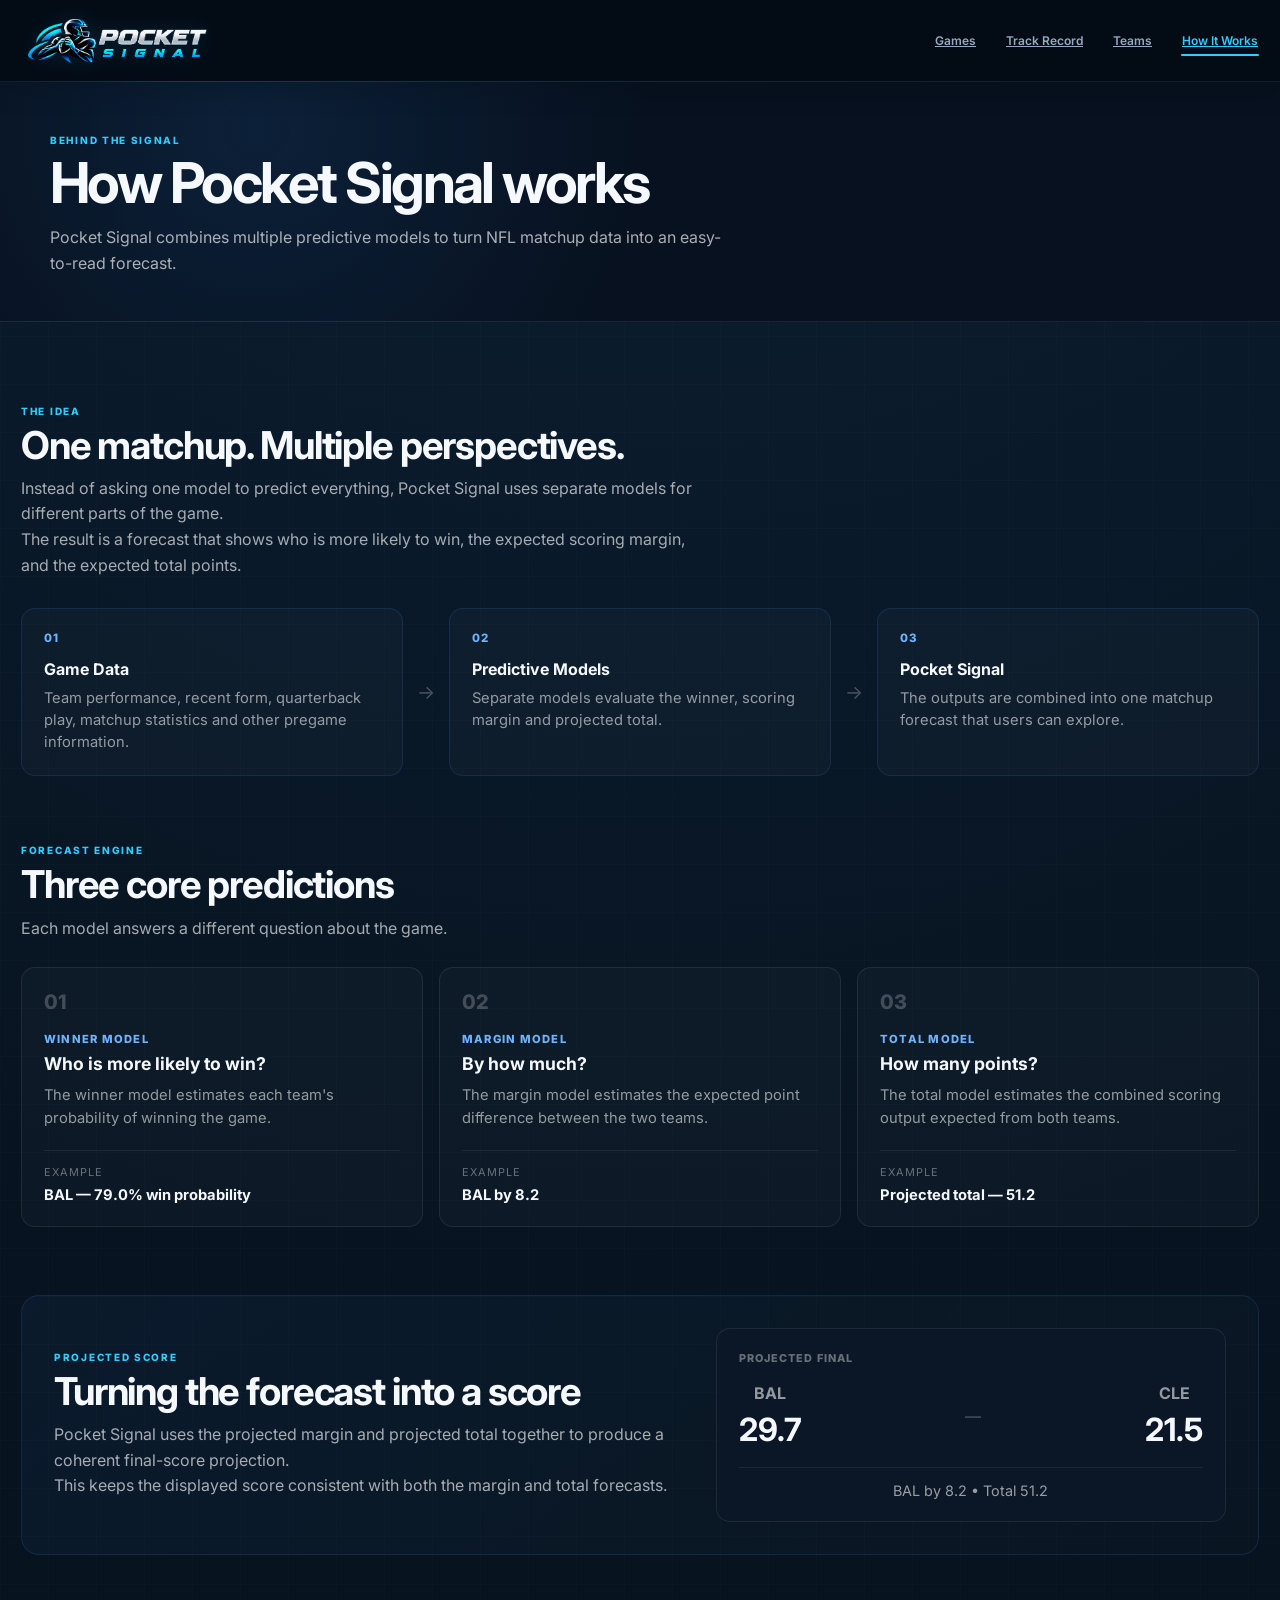
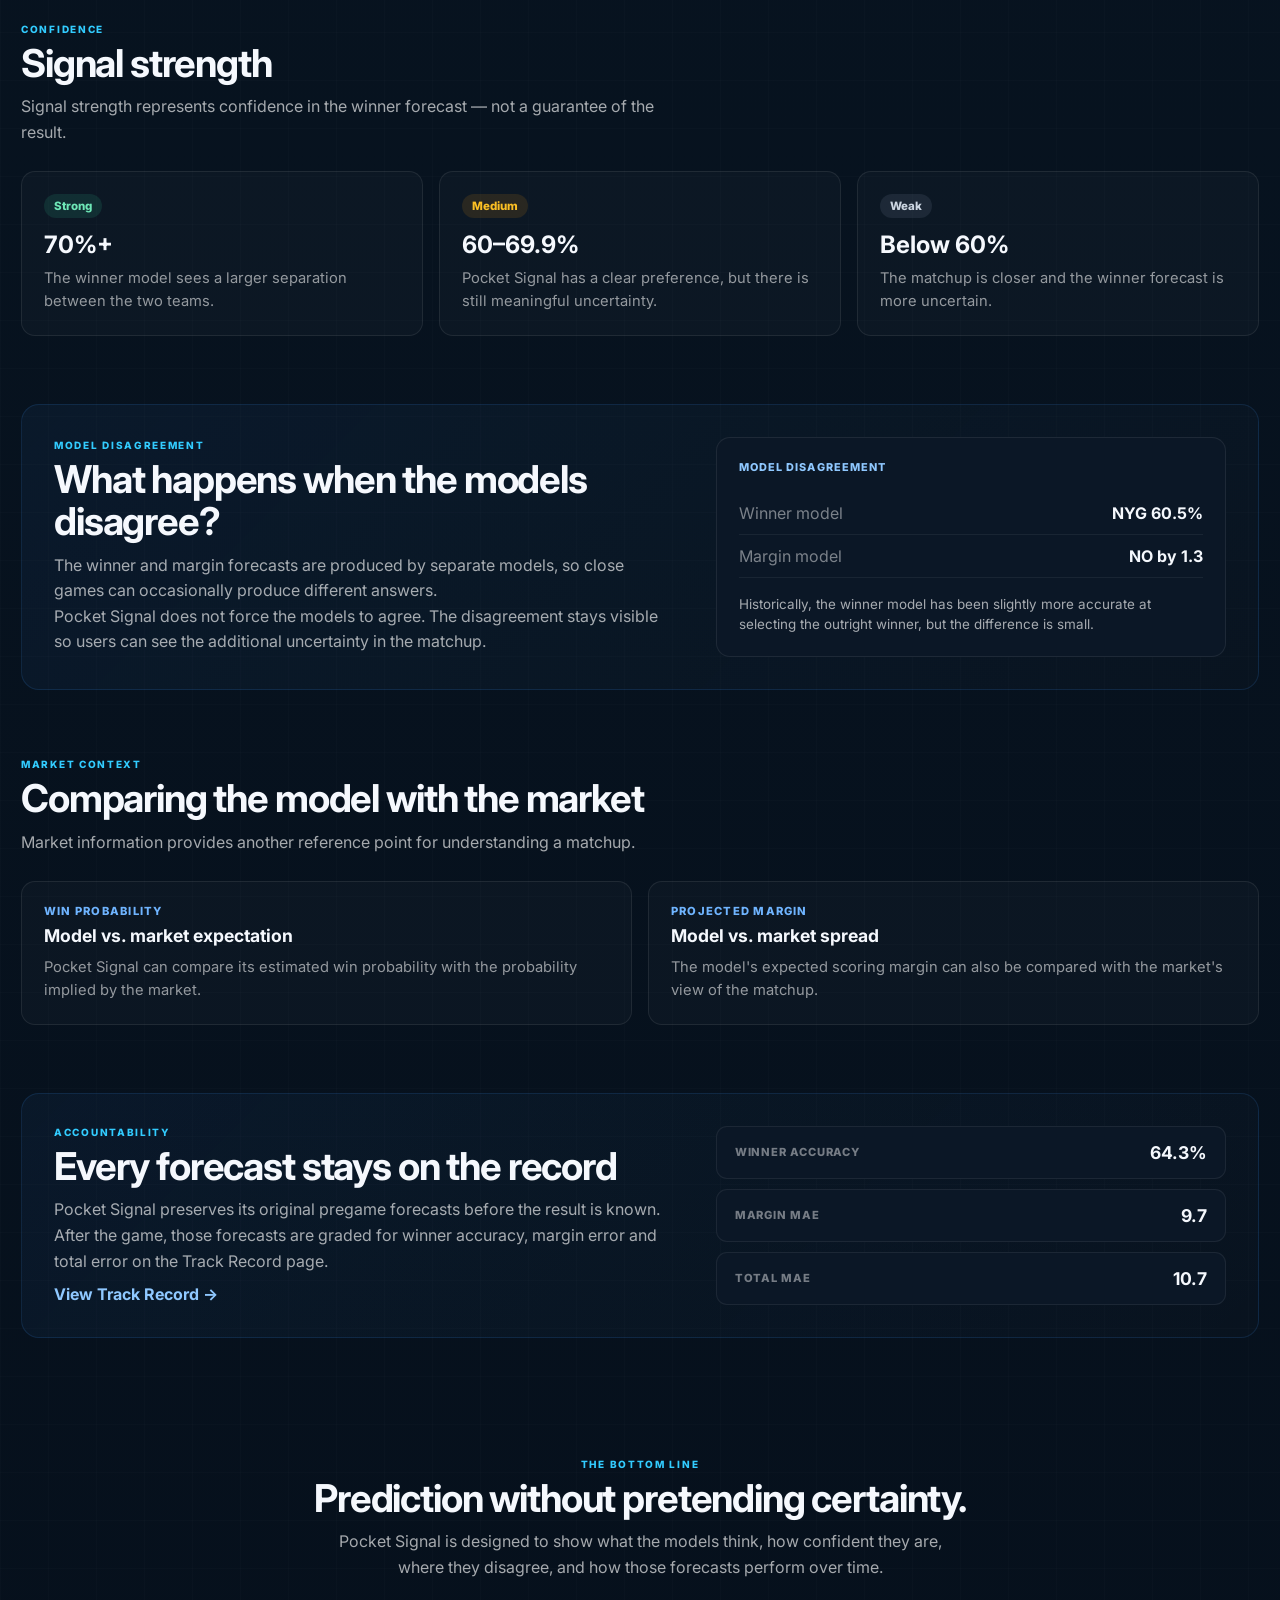
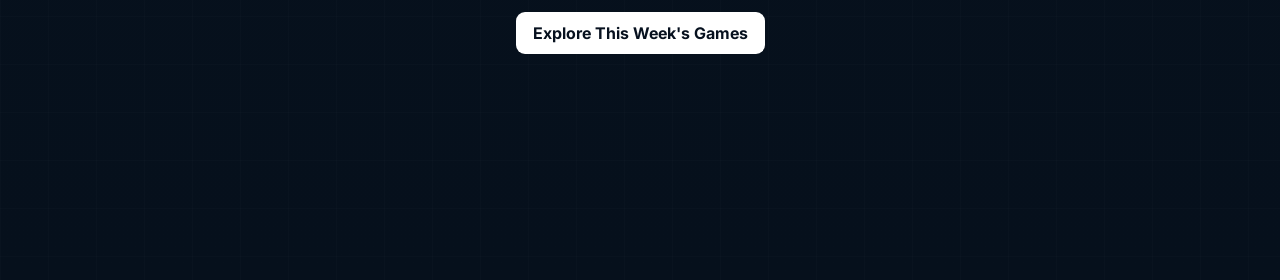
==== how-it-works.html @ eed9d84f "Add files via upload" ====
<!DOCTYPE html>
<html lang="en">

<head>
    <meta charset="UTF-8">

    <meta
        name="viewport"
        content="width=device-width, initial-scale=1.0"
    >

    <title>Pocket Signal — How It Works</title>

    <meta
        name="description"
        content="Learn how Pocket Signal turns NFL data into matchup forecasts."
    >

    <link
        rel="preconnect"
        href="https://fonts.googleapis.com"
    >

    <link
        rel="preconnect"
        href="https://fonts.gstatic.com"
        crossorigin
    >

    <link
        href="https://fonts.googleapis.com/css2?family=Inter:wght@400;500;600;700;800&display=swap"
        rel="stylesheet"
    >

    <link
        rel="stylesheet"
        href="styles.css?v=14"
    >

    <link
        rel="stylesheet"
        href="how-it-works.css?v=1"
    >
</head>

<body>

    <!-- =====================================================
         HEADER
    ====================================================== -->

    <header class="site-header">

        <div class="header-inner">

            <a
                class="brand-button"
                href="index.html"
                aria-label="Pocket Signal home"
            >
                <img
                    src="assets/pocket_signal_logo_transparent.png?v=1"
                    alt="Pocket Signal"
                    class="brand-logo"
                >
            </a>


            <nav class="header-nav">

                <a
                    class="nav-item results-nav-link"
                    href="index.html"
                >
                    Games
                </a>

                <a
                    class="nav-item results-nav-link"
                    href="results.html"
                >
                    Track Record
                </a>

                <a
                    class="nav-item results-nav-link"
                    href="teams.html"
                >
                    Teams
            </a>

                <a
                    class="nav-item results-nav-link active"
                    href="how-it-works.html"
                >
                    How It Works
                </a>

            </nav>

        </div>

    </header>


    <!-- =====================================================
         HERO
    ====================================================== -->

    <section class="how-hero">

        <div class="how-hero-inner">

            <div class="section-kicker">
                BEHIND THE SIGNAL
            </div>

            <h1>
                How Pocket Signal works
            </h1>

            <p>
                Pocket Signal combines multiple predictive models to turn
                NFL matchup data into an easy-to-read forecast.
            </p>

        </div>

    </section>


    <main class="page-shell how-shell">


        <!-- =================================================
             OVERVIEW
        ================================================== -->

        <section class="how-intro">

            <div class="how-intro-copy">

                <div class="section-kicker">
                    THE IDEA
                </div>

                <h2>
                    One matchup. Multiple perspectives.
                </h2>

                <p>
                    Instead of asking one model to predict everything,
                    Pocket Signal uses separate models for different parts
                    of the game.
                </p>

                <p>
                    The result is a forecast that shows who is more likely
                    to win, the expected scoring margin, and the expected
                    total points.
                </p>

            </div>

            <div class="how-flow">

                <div class="flow-step">
                    <span>01</span>
                    <strong>Game Data</strong>
                    <p>
                        Team performance, recent form, quarterback play,
                        matchup statistics and other pregame information.
                    </p>
                </div>

                <div class="flow-arrow">→</div>

                <div class="flow-step">
                    <span>02</span>
                    <strong>Predictive Models</strong>
                    <p>
                        Separate models evaluate the winner, scoring margin
                        and projected total.
                    </p>
                </div>

                <div class="flow-arrow">→</div>

                <div class="flow-step">
                    <span>03</span>
                    <strong>Pocket Signal</strong>
                    <p>
                        The outputs are combined into one matchup forecast
                        that users can explore.
                    </p>
                </div>

            </div>

        </section>


        <!-- =================================================
             THREE MODELS
        ================================================== -->

        <section class="how-section">

            <div class="how-section-heading">

                <div class="section-kicker">
                    FORECAST ENGINE
                </div>

                <h2>
                    Three core predictions
                </h2>

                <p>
                    Each model answers a different question about the game.
                </p>

            </div>


            <div class="model-grid">

                <article class="model-card">

                    <div class="model-number">
                        01
                    </div>

                    <div class="model-label">
                        WINNER MODEL
                    </div>

                    <h3>
                        Who is more likely to win?
                    </h3>

                    <p>
                        The winner model estimates each team's probability
                        of winning the game.
                    </p>

                    <div class="model-example">
                        <span>Example</span>
                        <strong>
                            BAL — 79.0% win probability
                        </strong>
                    </div>

                </article>


                <article class="model-card">

                    <div class="model-number">
                        02
                    </div>

                    <div class="model-label">
                        MARGIN MODEL
                    </div>

                    <h3>
                        By how much?
                    </h3>

                    <p>
                        The margin model estimates the expected point
                        difference between the two teams.
                    </p>

                    <div class="model-example">
                        <span>Example</span>
                        <strong>
                            BAL by 8.2
                        </strong>
                    </div>

                </article>


                <article class="model-card">

                    <div class="model-number">
                        03
                    </div>

                    <div class="model-label">
                        TOTAL MODEL
                    </div>

                    <h3>
                        How many points?
                    </h3>

                    <p>
                        The total model estimates the combined scoring
                        output expected from both teams.
                    </p>

                    <div class="model-example">
                        <span>Example</span>
                        <strong>
                            Projected total — 51.2
                        </strong>
                    </div>

                </article>

            </div>

        </section>


        <!-- =================================================
             SCORE
        ================================================== -->

        <section class="how-feature">

            <div>

                <div class="section-kicker">
                    PROJECTED SCORE
                </div>

                <h2>
                    Turning the forecast into a score
                </h2>

                <p>
                    Pocket Signal uses the projected margin and projected
                    total together to produce a coherent final-score
                    projection.
                </p>

                <p>
                    This keeps the displayed score consistent with both
                    the margin and total forecasts.
                </p>

            </div>

            <div class="score-demo">

                <div class="score-demo-label">
                    PROJECTED FINAL
                </div>

                <div class="score-demo-matchup">
                    <div>
                        <span>BAL</span>
                        <strong>29.7</strong>
                    </div>

                    <div class="score-demo-divider">
                        —
                    </div>

                    <div>
                        <span>CLE</span>
                        <strong>21.5</strong>
                    </div>
                </div>

                <div class="score-demo-bottom">
                    BAL by 8.2 • Total 51.2
                </div>

            </div>

        </section>


        <!-- =================================================
             SIGNAL STRENGTH
        ================================================== -->

        <section class="how-section">

            <div class="how-section-heading">

                <div class="section-kicker">
                    CONFIDENCE
                </div>

                <h2>
                    Signal strength
                </h2>

                <p>
                    Signal strength represents confidence in the winner
                    forecast — not a guarantee of the result.
                </p>

            </div>


            <div class="strength-grid">

                <article class="strength-card strong-card">

                    <span class="strength-name">
                        Strong
                    </span>

                    <strong>
                        70%+
                    </strong>

                    <p>
                        The winner model sees a larger separation between
                        the two teams.
                    </p>

                </article>


                <article class="strength-card medium-card">

                    <span class="strength-name">
                        Medium
                    </span>

                    <strong>
                        60–69.9%
                    </strong>

                    <p>
                        Pocket Signal has a clear preference, but there is
                        still meaningful uncertainty.
                    </p>

                </article>


                <article class="strength-card weak-card">

                    <span class="strength-name">
                        Weak
                    </span>

                    <strong>
                        Below 60%
                    </strong>

                    <p>
                        The matchup is closer and the winner forecast is
                        more uncertain.
                    </p>

                </article>

            </div>

        </section>


        <!-- =================================================
             DISAGREEMENT
        ================================================== -->

        <section class="how-feature disagreement-feature">

            <div>

                <div class="section-kicker">
                    MODEL DISAGREEMENT
                </div>

                <h2>
                    What happens when the models disagree?
                </h2>

                <p>
                    The winner and margin forecasts are produced by separate
                    models, so close games can occasionally produce different
                    answers.
                </p>

                <p>
                    Pocket Signal does not force the models to agree. The
                    disagreement stays visible so users can see the additional
                    uncertainty in the matchup.
                </p>

            </div>


            <div class="disagreement-demo">

                <div class="disagreement-demo-title">
                    MODEL DISAGREEMENT
                </div>

                <div class="disagreement-row">
                    <span>Winner model</span>
                    <strong>NYG 60.5%</strong>
                </div>

                <div class="disagreement-row">
                    <span>Margin model</span>
                    <strong>NO by 1.3</strong>
                </div>

                <p>
                    Historically, the winner model has been slightly more
                    accurate at selecting the outright winner, but the
                    difference is small.
                </p>

            </div>

        </section>


        <!-- =================================================
             MARKET
        ================================================== -->

        <section class="how-section">

            <div class="how-section-heading">

                <div class="section-kicker">
                    MARKET CONTEXT
                </div>

                <h2>
                    Comparing the model with the market
                </h2>

                <p>
                    Market information provides another reference point for
                    understanding a matchup.
                </p>

            </div>


            <div class="market-explain-grid">

                <div class="explain-card">

                    <span>
                        WIN PROBABILITY
                    </span>

                    <h3>
                        Model vs. market expectation
                    </h3>

                    <p>
                        Pocket Signal can compare its estimated win probability
                        with the probability implied by the market.
                    </p>

                </div>


                <div class="explain-card">

                    <span>
                        PROJECTED MARGIN
                    </span>

                    <h3>
                        Model vs. market spread
                    </h3>

                    <p>
                        The model's expected scoring margin can also be compared
                        with the market's view of the matchup.
                    </p>

                </div>

            </div>

        </section>


        <!-- =================================================
             TRACK RECORD
        ================================================== -->

        <section class="how-feature">

            <div>

                <div class="section-kicker">
                    ACCOUNTABILITY
                </div>

                <h2>
                    Every forecast stays on the record
                </h2>

                <p>
                    Pocket Signal preserves its original pregame forecasts
                    before the result is known.
                </p>

                <p>
                    After the game, those forecasts are graded for winner
                    accuracy, margin error and total error on the Track
                    Record page.
                </p>

                <a
                    href="results.html"
                    class="how-cta"
                >
                    View Track Record →
                </a>

            </div>


            <div class="record-demo">

                <div>
                    <span>WINNER ACCURACY</span>
                    <strong>64.3%</strong>
                </div>

                <div>
                    <span>MARGIN MAE</span>
                    <strong>9.7</strong>
                </div>

                <div>
                    <span>TOTAL MAE</span>
                    <strong>10.7</strong>
                </div>

            </div>

        </section>


        <!-- =================================================
             FINAL
        ================================================== -->

        <section class="how-final">

            <div class="section-kicker">
                THE BOTTOM LINE
            </div>

            <h2>
                Prediction without pretending certainty.
            </h2>

            <p>
                Pocket Signal is designed to show what the models think,
                how confident they are, where they disagree, and how those
                forecasts perform over time.
            </p>

            <a
                href="index.html"
                class="how-primary-button"
            >
                Explore This Week's Games
            </a>

        </section>

    </main>

</body>

</html>
---- styles.css ----
:root {
    --bg: #07111f;
    --bg-deep: #040b14;

    --panel: #10233d;
    --panel-dark: #0a192d;

    --border: rgba(78, 128, 190, 0.38);
    --border-soft: rgba(255, 255, 255, 0.065);

    --text: #f5f8fd;
    --muted: #94a9c3;
    --muted-light: #c1ccda;

    --cyan: #32ccff;
    --cyan-bright: #5bdcff;

    --green: #43e7a0;
    --yellow: #ffd957;
    --orange: #ffad5c;
    --red: #ff6572;

    --shadow:
        0 18px 45px
        rgba(0, 0, 0, 0.25);
}


/* ============================================================
   RESET
============================================================ */

* {
    box-sizing: border-box;
    margin: 0;
    padding: 0;
}

html {
    scroll-behavior: smooth;
}

body {
    min-height: 100vh;

    font-family:
        "Inter",
        -apple-system,
        BlinkMacSystemFont,
        "Segoe UI",
        sans-serif;

    color: var(--text);

    background:
        linear-gradient(
            rgba(255,255,255,0.012) 1px,
            transparent 1px
        ),
        linear-gradient(
            90deg,
            rgba(255,255,255,0.012) 1px,
            transparent 1px
        ),
        radial-gradient(
            circle at 50% -8%,
            rgba(33, 88, 147, 0.16),
            transparent 42%
        ),
        linear-gradient(
            180deg,
            #081522 0%,
            #06101c 100%
        );

    background-size:
        48px 48px,
        48px 48px,
        auto,
        auto;

    overflow-x: hidden;
}

.hidden {
    display: none !important;
}


/* ============================================================
   HEADER
============================================================ */

.site-header {
    position: sticky;
    top: 0;

    z-index: 500;

    height: 82px;

    background:
        rgba(
            4,
            11,
            20,
            0.93
        );

    backdrop-filter: blur(16px);

    border-bottom:
        1px solid
        rgba(84, 137, 187, 0.14);

    box-shadow:
        0 8px 28px
        rgba(0, 0, 0, 0.15);
}

.site-header::after {
    content: "";

    position: absolute;

    left: 0;
    right: 0;
    bottom: -1px;

    height: 1px;

    pointer-events: none;

    background:
        linear-gradient(
            90deg,
            transparent 0%,
            rgba(50, 204, 255, 0.18) 14%,
            rgba(50, 204, 255, 0.07) 46%,
            transparent 82%
        );
}

.header-inner {
    width:
        min(
            1380px,
            calc(100% - 42px)
        );

    height: 100%;

    margin: 0 auto;

    display: flex;
    align-items: center;
    justify-content: space-between;

    gap: 30px;
}


/* ============================================================
   LOGO
============================================================ */

.brand-button {
    height: 100%;

    display: flex;
    align-items: center;

    border: none;

    padding: 0;

    background: transparent;

    cursor: pointer;
}

.brand-logo {
    display: block;

    width: auto;
    height: 64px;

    object-fit: contain;

    opacity: 0.99;

    filter:
        drop-shadow(
            0 0 11px
            rgba(50, 204, 255, 0.12)
        );

    transition:
        transform 0.18s ease,
        filter 0.18s ease;
}

.brand-button:hover
.brand-logo {
    transform:
        translateY(-1px)
        scale(1.015);

    filter:
        drop-shadow(
            0 0 16px
            rgba(50, 204, 255, 0.20)
        );
}


/* ============================================================
   NAV
============================================================ */

.header-nav {
    display: flex;
    align-items: center;

    gap: 28px;
}

.nav-item {
    position: relative;

    border: none;

    padding:
        10px
        1px;

    background: transparent;

    color: var(--muted);

    font-family: inherit;

    font-size: 12px;
    font-weight: 600;

    cursor: pointer;
}

.nav-item.active {
    color: var(--cyan);
}

.nav-item.active::after {
    content: "";

    position: absolute;

    left: 0;
    right: 0;

    bottom: 2px;

    height: 2px;

    border-radius: 999px;

    background: var(--cyan);
}

.nav-item.disabled {
    opacity: 0.40;

    cursor: default;
}


/* ============================================================
   HERO
============================================================ */

.hero {
    position: relative;

    height: 365px;

    overflow: hidden;

    background: var(--bg-deep);

    border-bottom:
        1px solid
        rgba(50, 204, 255, 0.13);
}

.hero-video-background {
    position: absolute;

    inset: 0;

    width: 100%;
    height: 100%;

    object-fit: cover;

    object-position:
        center
        30%;

    filter:
        brightness(0.72)
        contrast(1.03)
        saturate(0.96);

    transform:
        scale(1.01);
}

.hero-overlay {
    position: absolute;

    inset: 0;

    background:
        linear-gradient(
            90deg,

            rgba(4, 10, 18, 0.94)
            0%,

            rgba(4, 10, 18, 0.84)
            21%,

            rgba(4, 10, 18, 0.58)
            42%,

            rgba(4, 10, 18, 0.24)
            64%,

            rgba(4, 10, 18, 0.30)
            79%,

            rgba(4, 10, 18, 0.58)
            100%
        );
}

.hero-inner {
    position: relative;

    z-index: 2;

    width:
        min(
            1380px,
            calc(100% - 42px)
        );

    height: 100%;

    margin: 0 auto;

    display: flex;
    align-items: center;
}

.hero-copy {
    max-width: 700px;
}

.hero-kicker,
.section-kicker {
    color: var(--cyan);

    font-size: 10px;
    font-weight: 800;

    letter-spacing: 0.17em;

    text-transform: uppercase;
}

.hero-copy h1 {
    margin-top: 12px;

    font-size:
        clamp(
            52px,
            4.7vw,
            73px
        );

    line-height: 0.96;

    letter-spacing: -0.055em;

    font-weight: 800;
}

.hero-copy h1 span {
    display: block;

    color: #d0dae6;
}

.hero-copy p {
    max-width: 510px;

    margin-top: 17px;

    color: #b7c5d7;

    font-size: 14px;

    line-height: 1.5;
}


/* ============================================================
   DETAIL MODE
============================================================ */

body.detail-mode .hero {
    display: none;
}

body.detail-mode #gameView {
    animation:
        detailEnter
        0.32s
        ease
        both;
}

@keyframes detailEnter {

    from {
        opacity: 0;

        transform:
            translateY(14px);
    }

    to {
        opacity: 1;

        transform:
            translateY(0);
    }

}


/* ============================================================
   PAGE
============================================================ */

.page-shell {
    width:
        min(
            1380px,
            calc(100% - 42px)
        );

    margin:
        29px
        auto
        84px;
}


/* ============================================================
   GAMES TOOLBAR
============================================================ */

.games-toolbar {
    display: flex;

    align-items: flex-end;
    justify-content: space-between;

    gap: 28px;

    margin-bottom: 18px;
}

.games-toolbar h2 {
    margin-top: 7px;

    font-size: 31px;

    line-height: 1;

    letter-spacing: -0.04em;
}

.toolbar-description {
    margin-top: 7px;

    color: #9aafc8;

    font-size: 11px;
}

.toolbar-right {
    display: flex;

    align-items: flex-end;

    gap: 10px;
}


/* ============================================================
   SORT
============================================================ */

.sort-control {
    position: relative;
}

.sort-control label {
    display: block;

    margin-bottom: 6px;

    color: var(--muted);

    font-size: 8px;
    font-weight: 800;

    letter-spacing: 0.11em;
}

.custom-sort {
    position: relative;

    width: 280px;

    z-index: 200;
}

.custom-sort-button {
    width: 100%;

    height: 45px;

    padding:
        0
        15px;

    display: flex;

    align-items: center;
    justify-content: space-between;

    border:
        1px solid
        rgba(91, 141, 196, 0.37);

    border-radius: 10px;

    background:
        linear-gradient(
            180deg,
            #142841,
            #102137
        );

    color: white;

    font-family: inherit;

    font-size: 12px;
    font-weight: 650;

    cursor: pointer;
}

.custom-sort-button:hover {
    border-color:
        rgba(50, 204, 255, 0.50);
}

.sort-chevron {
    color: var(--muted);

    transition:
        transform
        0.18s ease;
}

.custom-sort.open
.sort-chevron {
    transform:
        rotate(180deg);
}

.custom-sort-menu {
    position: absolute;

    display: none;

    top:
        calc(100% + 6px);

    right: 0;

    width: 100%;

    overflow: hidden;

    border:
        1px solid
        rgba(255, 255, 255, 0.10);

    border-radius: 11px;

    background: #142740;

    box-shadow:
        0 20px 50px
        rgba(0, 0, 0, 0.50);
}

.custom-sort.open
.custom-sort-menu {
    display: block;
}

.custom-sort-option {
    width: 100%;

    padding:
        14px
        15px;

    border: none;

    background: transparent;

    color: #e0e7ef;

    text-align: left;

    font-family: inherit;

    font-size: 12px;

    cursor: pointer;
}

.custom-sort-option:hover,
.custom-sort-option.active {
    color: var(--cyan);

    background:
        rgba(50, 204, 255, 0.08);
}


/* ============================================================
   SEASON
============================================================ */

.season-display {
    height: 45px;

    min-width: 115px;

    padding:
        0
        14px;

    display: flex;

    align-items: center;
    justify-content: center;

    gap: 7px;

    border:
        1px solid
        rgba(91, 141, 196, 0.37);

    border-radius: 10px;

    background:
        linear-gradient(
            180deg,
            #142841,
            #102137
        );

    color: var(--muted);

    font-size: 10px;
}

.season-display strong {
    color: white;

    font-size: 11px;
}


/* ============================================================
   GAME GRID
============================================================ */

.games-grid {
    display: grid;

    grid-template-columns:
        repeat(
            3,
            minmax(0, 1fr)
        );

    gap: 18px;
}


/* ============================================================
   GAME CARD
============================================================ */

.game-card {
    position: relative;

    min-height: 260px;

    padding:
        20px
        22px
        18px;

    display: flex;

    flex-direction: column;

    overflow: visible;

    border:
        1px solid
        rgba(79, 132, 200, 0.40);

    border-radius: 20px;

    background:
        radial-gradient(
            circle at 50% 5%,
            rgba(57, 129, 230, 0.16),
            transparent 57%
        ),
        linear-gradient(
            145deg,
            #162b49,
            #0c1c32
        );

    box-shadow:
        inset
        0
        1px
        0
        rgba(255, 255, 255, 0.03),

        0
        14px
        34px
        rgba(0, 0, 0, 0.26),

        0
        0
        22px
        rgba(40, 134, 235, 0.07);

    cursor: pointer;

    transition:
        transform
        0.18s ease,
        border-color
        0.18s ease,
        box-shadow
        0.18s ease,
        background
        0.18s ease;
}


/* ambient card glow */

.game-card::before {
    content: "";

    position: absolute;

    left: 8%;
    right: 8%;
    top: -18%;

    height: 70%;

    border-radius: 50%;

    background:
        radial-gradient(
            circle,
            rgba(56, 154, 255, 0.20)
            0%,
            rgba(56, 154, 255, 0.08)
            35%,
            transparent
            70%
        );

    filter:
        blur(25px);

    pointer-events: none;

    z-index: -1;
}

.game-card:hover {
    transform:
        translateY(-4px);

    border-color:
        rgba(70, 194, 255, 0.62);

    background:
        radial-gradient(
            circle at 50% 5%,
            rgba(57, 150, 255, 0.20),
            transparent 58%
        ),
        linear-gradient(
            145deg,
            #183052,
            #0e2038
        );

    box-shadow:
        inset
        0
        1px
        0
        rgba(255, 255, 255, 0.04),

        0
        18px
        40px
        rgba(0, 0, 0, 0.32),

        0
        0
        30px
        rgba(50, 190, 255, 0.13);
}


/* ============================================================
   FEATURED CARD
============================================================ */

.game-card.featured-card {
    border-color:
        rgba(70, 211, 255, 0.93);

    box-shadow:
        inset
        0
        1px
        0
        rgba(255, 255, 255, 0.05),

        0
        16px
        40px
        rgba(0, 0, 0, 0.31),

        0
        0
        28px
        rgba(54, 206, 255, 0.20),

        0
        0
        60px
        rgba(54, 206, 255, 0.10);
}


/* ============================================================
   BLUE SIGNAL FLAME
============================================================ */

.signal-flame {
    position: absolute;

    inset: -18px;

    z-index: -2;

    pointer-events: none;

    opacity: 0.95;

    filter:
        blur(14px);

    background:
        radial-gradient(
            ellipse at 16% 95%,
            rgba(31, 217, 255, 0.55),
            transparent 28%
        ),
        radial-gradient(
            ellipse at 36% 105%,
            rgba(0, 119, 255, 0.48),
            transparent 27%
        ),
        radial-gradient(
            ellipse at 58% 92%,
            rgba(74, 223, 255, 0.50),
            transparent 29%
        ),
        radial-gradient(
            ellipse at 78% 104%,
            rgba(0, 113, 255, 0.50),
            transparent 27%
        ),
        radial-gradient(
            ellipse at 96% 87%,
            rgba(46, 204, 255, 0.42),
            transparent 24%
        );

    animation:
        signalFlamePulse
        2.25s
        ease-in-out
        infinite;
}

.game-card.flame-card {
    isolation: isolate;

    animation:
        flameCardFloat
        2.25s
        ease-in-out
        infinite;
}

@keyframes signalFlamePulse {

    0%,
    100% {
        opacity: 0.60;

        transform:
            scale(0.98)
            translateY(4px);
    }

    50% {
        opacity: 1;

        transform:
            scale(1.035)
            translateY(-3px);
    }

}

@keyframes flameCardFloat {

    0%,
    100% {
        box-shadow:
            0
            0
            28px
            rgba(47, 205, 255, 0.18),

            0
            0
            60px
            rgba(15, 115, 255, 0.12);
    }

    50% {
        box-shadow:
            0
            0
            42px
            rgba(47, 205, 255, 0.33),

            0
            0
            90px
            rgba(15, 115, 255, 0.18);
    }

}


/* ============================================================
   SIGNAL BADGE ROW
============================================================ */

.card-signal-row {
    position: relative;

    z-index: 2;

    min-height: 32px;

    margin-bottom: 8px;

    display: flex;

    justify-content: flex-end;

    align-items: center;
}

.signal-badge {
    display: inline-flex;

    align-items: center;
    justify-content: center;

    min-width: 82px;

    padding:
        6px
        11px;

    border-radius: 999px;

    font-size: 9px;
    font-weight: 850;

    letter-spacing: 0.07em;

    text-transform: uppercase;
}

.signal-strong {
    color: #5cf2bd;

    border:
        1px solid
        rgba(67, 231, 160, 0.66);

    background:
        rgba(18, 116, 83, 0.22);

    box-shadow:
        0
        0
        15px
        rgba(67, 231, 160, 0.11);
}

.signal-moderate {
    color: #ffd65f;

    border:
        1px solid
        rgba(255, 217, 87, 0.64);

    background:
        rgba(130, 95, 5, 0.22);

    box-shadow:
        0
        0
        14px
        rgba(255, 211, 66, 0.09);
}

.signal-weak {
    color: #c1cbd8;

    border:
        1px solid
        rgba(173, 185, 200, 0.34);

    background:
        rgba(86, 101, 124, 0.15);
}


/* ============================================================
   TEAM LOGO AREA
============================================================ */

.card-team-row {
    position: relative;

    z-index: 2;

    min-height: 92px;

    display: grid;

    grid-template-columns:
        1fr
        46px
        1fr;

    align-items: center;

    gap: 8px;
}

.card-team {
    position: relative;

    min-height: 88px;

    display: flex;

    align-items: center;
    justify-content: center;
}

.card-team::before {
    content: "";

    position: absolute;

    width: 78px;
    height: 78px;

    border-radius: 50%;

    background:
        var(
            --team-glow,
            rgba(50, 204, 255, 0.18)
        );

    opacity: 0.24;

    filter:
        blur(20px);

    transform:
        scale(1.08);

    pointer-events: none;

    transition:
        opacity 0.18s ease,
        transform 0.18s ease;
}

.game-card:hover
.card-team::before {
    opacity: 0.36;

    transform:
        scale(1.18);
}

.card-team-logo {
    position: relative;

    z-index: 2;

    width: 78px;
    height: 78px;

    object-fit: contain;

    filter:
        drop-shadow(
            0
            7px
            13px
            rgba(0, 0, 0, 0.48)
        )
        drop-shadow(
            0
            0
            13px
            rgba(86, 169, 255, 0.11)
        );

    transition:
        transform
        0.18s ease,
        filter
        0.18s ease;
}

.game-card:hover
.card-team-logo {
    transform:
        scale(1.045);

    filter:
        drop-shadow(
            0
            8px
            15px
            rgba(0, 0, 0, 0.50)
        )
        drop-shadow(
            0
            0
            18px
            rgba(86, 169, 255, 0.17)
        );
}

.card-vs {
    color:
        rgba(210, 227, 247, 0.60);

    text-align: center;

    font-size: 11px;
    font-weight: 800;

    letter-spacing: 0.07em;

    text-transform: lowercase;
}


/* ============================================================
   MATCHUP
============================================================ */

.card-matchup {
    position: relative;

    z-index: 2;

    margin-top: 4px;

    color: #f3f7ff;

    text-align: center;

    font-size: 18px;
    font-weight: 850;

    line-height: 1.1;

    letter-spacing: -0.02em;
}


/* ============================================================
   GAME TIME
============================================================ */

.card-time {
    position: relative;

    z-index: 2;

    margin-top: 7px;

    color: #c3d2e5;

    text-align: center;

    font-size: 12px;
    font-weight: 650;

    line-height: 1.3;
}


/* ============================================================
   CARD METRIC
============================================================ */

.card-metric-bar {
    position: relative;

    z-index: 2;

    width: 100%;

    min-height: 52px;

    margin-top: 15px;

    padding:
        10px
        12px;

    display: flex;

    align-items: center;
    justify-content: center;

    border:
        1px solid
        rgba(81, 164, 243, 0.54);

    border-radius: 11px;

    background:
        linear-gradient(
            180deg,
            rgba(27, 65, 108, 0.98),
            rgba(18, 48, 84, 0.98)
        );

    color: #64d9ff;

    text-align: center;

    font-size: 17px;
    font-weight: 850;

    box-shadow:
        inset
        0
        1px
        0
        rgba(255, 255, 255, 0.04),

        0
        0
        20px
        rgba(43, 146, 255, 0.08);
}


/* ============================================================
   BACK BUTTON
============================================================ */

.back-button {
    margin-bottom: 16px;

    border: none;

    background: transparent;

    color: var(--muted-light);

    font-family: inherit;

    font-size: 12px;

    cursor: pointer;
}

.back-button:hover {
    color: var(--cyan);
}


/* ============================================================
   MATCHUP PREVIEW
============================================================ */

.matchup-preview {
    padding:
        30px
        40px;

    border:
        1px solid
        rgba(94, 145, 194, 0.33);

    border-radius: 20px;

    background:
        radial-gradient(
            circle at 50% 0%,
            rgba(50, 204, 255, 0.09),
            transparent 40%
        ),
        linear-gradient(
            145deg,
            #142a46,
            #0d1e33
        );

    box-shadow: var(--shadow);
}

.preview-heading {
    color: var(--cyan);

    text-align: center;

    font-size: 9px;
    font-weight: 800;

    letter-spacing: 0.14em;

    text-transform: uppercase;
}


/* fixed balancing of both preview sides */

.preview-teams {
    display: grid;

    grid-template-columns:
        minmax(0, 1fr)
        80px
        minmax(0, 1fr);

    align-items: center;

    gap: 18px;

    margin-top: 18px;
}

.preview-team {
    position: relative;

    min-height: 150px;

    display: flex;

    flex-direction: column;

    align-items: center;
    justify-content: center;

    text-align: center;
}

.preview-team::before {
    content: "";

    position: absolute;

    left: 50%;
    top: 56px;

    width: 110px;
    height: 110px;

    transform:
        translate(
            -50%,
            -50%
        );

    border-radius: 50%;

    background:
        var(
            --team-glow,
            rgba(50, 204, 255, 0.16)
        );

    opacity: 0.23;

    filter:
        blur(26px);

    pointer-events: none;
}

.preview-team img {
    position: relative;

    z-index: 2;

    display: block;

    width: 115px;
    height: 115px;

    margin: 0 auto;

    object-fit: contain;
    object-position: center;

    filter:
        drop-shadow(
            0
            8px
            16px
            rgba(0, 0, 0, 0.40)
        );
}

.preview-team-code {
    position: relative;

    z-index: 2;

    margin-top: 7px;

    font-size: 28px;
    font-weight: 800;

    text-align: center;
}

.preview-vs {
    display: flex;

    align-items: center;
    justify-content: center;

    color: var(--muted);

    text-align: center;

    font-size: 10px;
    font-weight: 800;

    letter-spacing: 0.14em;
}

.preview-meta {
    margin-top: 18px;

    display: flex;

    align-items: center;
    justify-content: center;

    gap: 14px;

    color: var(--muted);

    font-size: 11px;
}


/* ============================================================
   GENERATE SIGNAL
============================================================ */

.generate-gate {
    margin-top: 15px;

    padding:
        20px
        22px;

    display: flex;

    align-items: center;
    justify-content: space-between;

    gap: 30px;

    border:
        1px solid
        rgba(94, 145, 194, 0.32);

    border-radius: 18px;

    background:
        linear-gradient(
            135deg,
            #132741,
            #0d1d31
        );
}

.generate-copy {
    display: flex;

    align-items: center;

    gap: 16px;
}

.generate-icon {
    width: 46px;
    height: 46px;

    flex-shrink: 0;

    display: flex;

    align-items: center;
    justify-content: center;

    border:
        1px solid
        rgba(50, 204, 255, 0.30);

    border-radius: 12px;

    color: var(--cyan);

    background:
        rgba(50, 204, 255, 0.06);

    font-size: 21px;
}

.generate-copy h3 {
    margin-top: 5px;

    font-size: 18px;
}

.generate-copy p {
    margin-top: 4px;

    color: var(--muted);

    font-size: 11px;
}

.generate-button {
    min-width: 195px;

    padding:
        14px
        18px;

    display: flex;

    align-items: center;
    justify-content: center;

    gap: 12px;

    border: none;

    border-radius: 12px;

    background:
        linear-gradient(
            135deg,
            var(--cyan),
            #5686ff
        );

    color: #031018;

    font-family: inherit;

    font-size: 12px;
    font-weight: 800;

    cursor: pointer;

    box-shadow:
        0
        12px
        32px
        rgba(50, 204, 255, 0.15);

    transition:
        transform 0.18s ease,
        box-shadow 0.18s ease;
}

.generate-button:hover {
    transform:
        translateY(-2px);

    box-shadow:
        0
        16px
        40px
        rgba(50, 204, 255, 0.23);
}


/* ============================================================
   LOADING
============================================================ */

.signal-loading {
    margin-top: 15px;

    min-height: 125px;

    display: flex;

    align-items: center;
    justify-content: center;

    gap: 16px;

    border:
        1px solid
        var(--border);

    border-radius: 18px;

    background: var(--panel);
}

.signal-spinner,
.loader {
    width: 31px;
    height: 31px;

    border:
        2px solid
        rgba(255, 255, 255, 0.08);

    border-top-color:
        var(--cyan);

    border-radius: 50%;

    animation:
        spin
        0.85s
        linear
        infinite;
}

@keyframes spin {

    to {
        transform:
            rotate(360deg);
    }

}

.signal-loading strong {
    display: block;

    font-size: 13px;
}

.signal-loading span {
    display: block;

    margin-top: 4px;

    color: var(--muted);

    font-size: 10px;
}

.loading-card {
    grid-column:
        1 / -1;

    min-height: 240px;

    display: flex;

    flex-direction: column;

    align-items: center;
    justify-content: center;

    gap: 12px;

    color: var(--muted);

    font-size: 11px;
}


/* ============================================================
   ANALYSIS DASHBOARD
============================================================ */

.analysis-dashboard {
    margin-top: 15px;
}

.analysis-dashboard.analysis-reveal {
    animation:
        analysisReveal
        0.46s
        cubic-bezier(
            0.2,
            0.8,
            0.2,
            1
        )
        both;
}

@keyframes analysisReveal {

    from {
        opacity: 0;

        transform:
            translateY(18px)
            scale(0.992);
    }

    to {
        opacity: 1;

        transform:
            translateY(0)
            scale(1);
    }

}


/* ============================================================
   FORECAST
============================================================ */

.forecast-panel {
    padding:
        25px
        27px;

    border:
        1px solid
        rgba(94, 145, 194, 0.32);

    border-radius: 20px;

    background:
        radial-gradient(
            circle at 50% 0%,
            rgba(50, 204, 255, 0.08),
            transparent 42%
        ),
        linear-gradient(
            145deg,
            #142a46,
            #0d1e33
        );

    box-shadow:
        0
        16px
        38px
        rgba(0, 0, 0, 0.20);
}

.forecast-title {
    display: flex;

    align-items: center;

    gap: 8px;

    color: var(--cyan);

    font-size: 11px;
    font-weight: 800;

    letter-spacing: 0.10em;

    text-transform: uppercase;
}

.forecast-title::before {
    content: "◈";

    font-size: 13px;

    color: var(--cyan-bright);

    text-shadow:
        0
        0
        12px
        rgba(50, 204, 255, 0.45);
}

.forecast-main {
    margin-top: 18px;

    display: grid;

    grid-template-columns:
        1fr
        minmax(300px, 430px)
        1fr;

    align-items: center;

    gap: 24px;
}

.forecast-team {
    position: relative;

    padding:
        14px
        10px;

    border-radius: 16px;

    text-align: center;

    transition:
        border-color 0.2s ease,
        background 0.2s ease,
        box-shadow 0.2s ease,
        transform 0.2s ease;
}

.forecast-team::before {
    content: "";

    position: absolute;

    left: 50%;
    top: 48%;

    width: 122px;
    height: 122px;

    transform:
        translate(
            -50%,
            -50%
        );

    border-radius: 50%;

    background:
        var(
            --team-glow,
            rgba(50, 204, 255, 0.15)
        );

    opacity: 0.18;

    filter:
        blur(30px);

    pointer-events: none;
}

.forecast-team img {
    position: relative;

    z-index: 2;

    width: 100px;
    height: 100px;

    object-fit: contain;

    filter:
        drop-shadow(
            0
            8px
            16px
            rgba(0, 0, 0, 0.42)
        );
}

.forecast-team-code {
    position: relative;

    z-index: 2;

    margin-top: 5px;

    font-size: 24px;
    font-weight: 800;
}

.forecast-prob {
    position: relative;

    z-index: 2;

    margin-top: 8px;

    font-size: 38px;
    font-weight: 800;
}

.forecast-prob-label {
    position: relative;

    z-index: 2;

    margin-top: 2px;

    color: var(--muted);

    font-size: 9px;
}


/* ============================================================
   PROJECTED WINNER
============================================================ */

.forecast-team.projected-winner {
    border:
        1px solid
        rgba(50, 204, 255, 0.38);

    background:
        radial-gradient(
            circle at 50% 25%,
            rgba(50, 204, 255, 0.10),
            transparent 62%
        ),
        rgba(
            50,
            204,
            255,
            0.025
        );

    box-shadow:
        0
        0
        28px
        rgba(50, 204, 255, 0.10),

        inset
        0
        0
        24px
        rgba(50, 204, 255, 0.035);

    transform:
        translateY(-2px);
}

.forecast-team.projected-winner::before {
    opacity: 0.34;
}

.projected-winner-label {
    position: relative;

    z-index: 3;

    width: fit-content;

    margin:
        0
        auto
        9px;

    padding:
        5px
        9px;

    border:
        1px solid
        rgba(50, 204, 255, 0.42);

    border-radius: 999px;

    background:
        rgba(
            50,
            204,
            255,
            0.08
        );

    color: var(--cyan-bright);

    font-size: 7px;
    font-weight: 850;

    letter-spacing: 0.11em;

    text-transform: uppercase;

    box-shadow:
        0
        0
        14px
        rgba(50, 204, 255, 0.08);
}


/* ============================================================
   SCORE
============================================================ */

.projected-score {
    padding: 18px;

    border:
        1px solid
        var(--border);

    border-radius: 13px;

    text-align: center;

    background:
        rgba(
            18,
            39,
            64,
            0.82
        );
}

.projected-score-label {
    color: var(--muted);

    font-size: 9px;
}

.projected-score-values {
    margin-top: 8px;

    display: flex;

    align-items: center;
    justify-content: center;

    gap: 21px;

    font-size: 40px;
    font-weight: 800;
}

.projected-score-values
span:last-child {
    color: var(--cyan);
}

.score-separator {
    color:
        var(--muted-light)
        !important;

    font-size:
        21px
        !important;
}


/* ============================================================
   PROBABILITY
============================================================ */

.probability-section {
    margin-top: 18px;
}

.probability-labels {
    margin-bottom: 6px;

    display: flex;

    justify-content: space-between;

    font-size: 9px;
    font-weight: 750;
}

.probability-track {
    height: 15px;

    display: flex;

    overflow: hidden;

    border-radius: 999px;

    background: #1b2c42;
}

.probability-away {
    background: #42556e;
}

.probability-home {
    background:
        linear-gradient(
            90deg,
            #1ab9ec,
            var(--cyan)
        );
}


/* ============================================================
   FORECAST STATS
============================================================ */

.forecast-stats {
    margin-top: 16px;

    display: grid;

    grid-template-columns:
        repeat(4, 1fr);

    gap: 11px;
}

.forecast-stat {
    padding:
        13px
        14px;

    border:
        1px solid
        var(--border);

    border-radius: 12px;

    background:
        rgba(
            12,
            28,
            47,
            0.76
        );
}

.forecast-stat-label {
    color: var(--muted);

    font-size: 8px;
}

.forecast-stat-value {
    margin-top: 6px;

    font-size: 17px;
    font-weight: 800;
}


/* ============================================================
   ANALYSIS GRIDS
============================================================ */

.analysis-middle-grid {
    margin-top: 14px;

    display: grid;

    grid-template-columns:
        1.15fr
        1fr;

    gap: 14px;
}

.analysis-bottom-grid {
    margin-top: 14px;

    display: grid;

    grid-template-columns:
        1.2fr
        0.8fr
        1fr;

    gap: 14px;
}

.analysis-card {
    min-width: 0;

    padding:
        18px
        19px;

    border:
        1px solid
        rgba(94, 145, 194, 0.32);

    border-radius: 16px;

    background:
        linear-gradient(
            145deg,
            #132741,
            #0d1d31
        );

    box-shadow:
        0
        12px
        30px
        rgba(0, 0, 0, 0.15);
}

.analysis-heading {
    margin-bottom: 11px;

    display: flex;

    align-items: center;

    gap: 8px;

    color: var(--cyan);

    font-size: 10px;
    font-weight: 800;

    letter-spacing: 0.08em;
}


/* ============================================================
   SECTION ICONS
============================================================ */

.section-icon {
    width: 23px;
    height: 23px;

    flex-shrink: 0;

    display: inline-flex;

    align-items: center;
    justify-content: center;

    border:
        1px solid
        rgba(50, 204, 255, 0.25);

    border-radius: 7px;

    background:
        rgba(
            50,
            204,
            255,
            0.055
        );

    color: var(--cyan-bright);

    font-size: 11px;

    box-shadow:
        inset
        0
        1px
        0
        rgba(255, 255, 255, 0.03);
}


/* ============================================================
   KEY SIGNAL COLORS
============================================================ */

.key-signal-supports {
    color:
        var(--green)
        !important;
}

.key-signal-opposes {
    color:
        var(--orange)
        !important;
}

.key-signal-neutral {
    color:
        #b8c3d2
        !important;
}

.key-signal-muted {
    color:
        #77899f
        !important;
}


/* ============================================================
   MARKET TABLE
============================================================ */

.market-table {
    width: 100%;

    border-collapse: collapse;
}

.market-table th {
    padding:
        0
        7px
        8px;

    color: var(--muted);

    font-size: 8px;
    font-weight: 500;

    text-align: right;
}

.market-table th:first-child {
    text-align: left;
}

.market-table td {
    padding:
        10px
        7px;

    border-top:
        1px solid
        rgba(255, 255, 255, 0.07);

    font-size: 10px;

    text-align: right;
}

.market-table td:first-child {
    color: white;

    font-weight: 650;

    text-align: left;
}

.positive {
    color: var(--green);

    font-weight: 800;
}

.negative {
    color: var(--red);

    font-weight: 800;
}

.market-meta {
    margin-top: 10px;

    padding-top: 9px;

    border-top:
        1px solid
        rgba(255, 255, 255, 0.05);

    color: var(--muted);

    font-size: 8px;
}


/* ============================================================
   INFO ROW
============================================================ */

.info-row {
    padding:
        9px
        0;

    display: flex;

    justify-content: space-between;

    gap: 15px;

    border-bottom:
        1px solid
        rgba(255, 255, 255, 0.065);

    color: var(--muted);

    font-size: 10px;
}

.info-row:last-child {
    border-bottom: none;
}

.info-row strong {
    color: white;

    text-align: right;

    font-weight: 700;
}


/* ============================================================
   QB
============================================================ */

.qb-matchup {
    display: grid;

    grid-template-columns:
        1fr
        1fr;

    gap: 14px;
}

.qb-team-header {
    display: flex;

    align-items: center;

    gap: 8px;
}

.qb-team-header img {
    width: 36px;
    height: 36px;

    object-fit: contain;
}

.qb-name {
    margin-top: 8px;

    color: white;

    font-size: 11px;
    font-weight: 700;
}

.qb-detail {
    margin-top: 6px;

    display: flex;

    justify-content: space-between;

    gap: 10px;

    color: var(--muted);

    font-size: 9px;
}

.qb-advantage {
    margin-top: 13px;

    color: var(--green);

    text-align: center;

    font-size: 10px;
    font-weight: 700;
}


/* ============================================================
   RECENT FORM
============================================================ */

.recent-grid {
    display: grid;

    grid-template-columns:
        1fr
        1fr;

    gap: 12px;
}

.recent-team {
    text-align: center;
}

.recent-team img {
    width: 44px;
    height: 44px;

    object-fit: contain;
}

.recent-team strong {
    display: block;

    margin-top: 3px;

    font-size: 11px;
}

.recent-number {
    margin-top: 5px;

    color: #a7bad0;

    font-size: 18px;
    font-weight: 800;
}

.recent-caption {
    margin-top: 2px;

    color: var(--muted);

    font-size: 8px;
}


/* ============================================================
   FOOTER
============================================================ */

.site-footer {
    width:
        min(
            1380px,
            calc(100% - 42px)
        );

    margin: 0 auto;

    padding:
        20px
        0
        38px;

    display: flex;

    justify-content: space-between;

    gap: 20px;

    color: var(--muted);

    font-size: 9px;
}


/* ============================================================
   RESPONSIVE
============================================================ */

@media (max-width: 1100px) {

    .games-grid {
        grid-template-columns:
            repeat(
                2,
                1fr
            );
    }

    .analysis-middle-grid,
    .analysis-bottom-grid {
        grid-template-columns:
            1fr;
    }

}


@media (max-width: 850px) {

    .header-inner,
    .hero-inner,
    .page-shell,
    .site-footer {
        width:
            calc(100% - 28px);
    }

    .header-nav {
        display: none;
    }

    .brand-logo {
        height: 54px;
    }

    .hero {
        height: 315px;
    }

    .hero-copy h1 {
        font-size: 47px;
    }

    .games-toolbar {
        flex-direction: column;

        align-items: stretch;
    }

    .toolbar-right {
        align-items: stretch;
    }

    .sort-control {
        flex: 1;
    }

    .custom-sort {
        width: 100%;
    }

    .forecast-main {
        grid-template-columns:
            1fr
            1fr;
    }

    .projected-score {
        grid-column:
            1 / -1;

        grid-row: 2;
    }

    .forecast-stats {
        grid-template-columns:
            repeat(
                2,
                1fr
            );
    }

}


@media (max-width: 650px) {

    .site-header {
        height: 70px;
    }

    .brand-logo {
        height: 48px;
    }

    .hero {
        height: 290px;
    }

    .hero-video-background {
        object-position:
            58%
            30%;
    }

    .hero-copy h1 {
        font-size: 39px;
    }

    .hero-copy p {
        font-size: 12px;
    }

    .toolbar-right {
        flex-direction: column;
    }

    .games-grid {
        grid-template-columns:
            1fr;
    }

    .card-team-logo {
        width: 68px;
        height: 68px;
    }

    .card-matchup {
        font-size: 17px;
    }

    .preview-teams {
        grid-template-columns:
            minmax(0, 1fr)
            42px
            minmax(0, 1fr);

        gap: 6px;
    }

    .preview-team {
        min-width: 0;

        min-height: 132px;
    }

    .preview-team img {
        width: 88px;
        height: 88px;
    }

    .preview-team::before {
        top: 44px;

        width: 86px;
        height: 86px;
    }

    .preview-team-code {
        margin-top: 5px;

        font-size: 22px;
    }

    .preview-vs {
        width: 42px;
    }

    .matchup-preview {
        padding:
            24px
            14px;
    }

    .preview-meta {
        flex-wrap: wrap;

        gap:
            8px
            10px;
    }

    .generate-gate {
        flex-direction: column;

        align-items: stretch;
    }

    .generate-button {
        width: 100%;
    }

    .qb-matchup {
        grid-template-columns:
            1fr;
    }

    .site-footer {
        flex-direction: column;
    }

}

.model-disagreement-note {
    margin-top: 18px;
    padding: 14px 16px;
    border: 1px solid rgba(66, 153, 225, 0.35);
    border-radius: 10px;
    background: rgba(66, 153, 225, 0.08);
}

.model-disagreement-title {
    margin-bottom: 5px;
    font-size: 0.78rem;
    font-weight: 700;
    letter-spacing: 0.08em;
    text-transform: uppercase;
    color: #8fc8ff;
}

.model-disagreement-text {
    font-size: 0.92rem;
    line-height: 1.5;
    color: rgba(255, 255, 255, 0.78);
}

.model-disagreement-text strong {
    color: #ffffff;
}
---- how-it-works.css ----
/* ============================================================
   HERO
   ============================================================ */

.how-hero {
    padding: 52px 24px 44px;

    border-bottom:
        1px solid
        rgba(255, 255, 255, 0.08);

    background:
        radial-gradient(
            circle at 20% 20%,
            rgba(39, 111, 191, 0.16),
            transparent 38%
        ),
        #07111f;
}


.how-hero-inner {
    max-width: 1180px;
    margin: 0 auto;
}


.how-hero h1 {
    margin: 8px 0 14px;

    max-width: 720px;

    font-size:
        clamp(
            2.4rem,
            4.4vw,
            3.7rem
        );

    line-height: 1.02;

    letter-spacing: -0.045em;
}


.how-hero p {
    max-width: 680px;

    margin: 0;

    font-size: 1rem;

    line-height: 1.6;

    color:
        rgba(
            255,
            255,
            255,
            0.66
        );
}


/* ============================================================
   PAGE SHELL
   ============================================================ */

.how-shell {
    padding-top: 54px;
    padding-bottom: 90px;
}


/* ============================================================
   INTRO
   ============================================================ */

.how-intro {
    margin-bottom: 68px;
}


.how-intro-copy {
    max-width: 680px;

    margin-bottom: 30px;
}


.how-intro-copy h2,
.how-section-heading h2,
.how-feature h2,
.how-final h2 {
    margin: 7px 0 10px;

    font-size:
        clamp(
            1.75rem,
            3vw,
            2.45rem
        );

    line-height: 1.1;

    letter-spacing: -0.03em;
}


.how-intro-copy p,
.how-section-heading p,
.how-feature p,
.how-final p {
    color:
        rgba(
            255,
            255,
            255,
            0.64
        );

    line-height: 1.6;
}


/* ============================================================
   FLOW
   ============================================================ */

.how-flow {
    display: grid;

    grid-template-columns:
        1fr
        auto
        1fr
        auto
        1fr;

    gap: 14px;

    align-items: stretch;
}


.flow-step {
    padding: 22px;

    border:
        1px solid
        rgba(57, 151, 255, 0.14);

    border-radius: 14px;

    background:
        rgba(
            255,
            255,
            255,
            0.022
        );
}


.flow-step span {
    display: block;

    margin-bottom: 14px;

    color: #6fb4ff;

    font-size: 0.72rem;
    font-weight: 800;

    letter-spacing: 0.12em;
}


.flow-step strong {
    display: block;

    margin-bottom: 8px;

    font-size: 1rem;
}


.flow-step p {
    margin: 0;

    color:
        rgba(
            255,
            255,
            255,
            0.56
        );

    font-size: 0.92rem;

    line-height: 1.5;
}


.flow-arrow {
    display: flex;

    align-items: center;

    color:
        rgba(
            255,
            255,
            255,
            0.25
        );

    font-size: 1.2rem;
}


/* ============================================================
   STANDARD SECTIONS
   ============================================================ */

.how-section {
    margin: 68px 0;
}


.how-section-heading {
    max-width: 680px;

    margin-bottom: 26px;
}


/* ============================================================
   GRIDS
   ============================================================ */

.model-grid,
.strength-grid,
.market-explain-grid {
    display: grid;

    grid-template-columns:
        repeat(
            3,
            1fr
        );

    gap: 16px;
}


/* ============================================================
   CARDS
   ============================================================ */

.model-card,
.strength-card,
.explain-card {
    padding: 22px;

    border:
        1px solid
        rgba(255, 255, 255, 0.08);

    border-radius: 14px;

    background:
        rgba(
            255,
            255,
            255,
            0.022
        );

    transition:
        background 0.18s ease,
        border-color 0.18s ease;
}


.model-card:hover,
.strength-card:hover,
.explain-card:hover {
    background:
        rgba(
            255,
            255,
            255,
            0.03
        );

    border-color:
        rgba(
            57,
            151,
            255,
            0.18
        );
}


/* ============================================================
   MODEL CARDS
   ============================================================ */

.model-number {
    margin-bottom: 18px;

    color:
        rgba(
            255,
            255,
            255,
            0.22
        );

    font-weight: 800;

    font-size: 1.25rem;
}


.model-label,
.explain-card > span {
    display: block;

    margin-bottom: 7px;

    color: #6fb4ff;

    font-size: 0.7rem;
    font-weight: 800;

    letter-spacing: 0.11em;
}


.model-card h3,
.explain-card h3 {
    margin: 0 0 10px;

    font-size: 1.1rem;
}


.model-card p,
.explain-card p {
    margin-bottom: 0;

    color:
        rgba(
            255,
            255,
            255,
            0.56
        );

    font-size: 0.92rem;

    line-height: 1.55;
}


.model-example {
    margin-top: 20px;

    padding-top: 14px;

    border-top:
        1px solid
        rgba(
            255,
            255,
            255,
            0.07
        );
}


.model-example span {
    display: block;

    margin-bottom: 5px;

    color:
        rgba(
            255,
            255,
            255,
            0.38
        );

    font-size: 0.68rem;

    text-transform: uppercase;

    letter-spacing: 0.09em;
}


.model-example strong {
    font-size: 0.92rem;
}


/* ============================================================
   FEATURE BLOCKS
   ============================================================ */

.how-feature {
    display: grid;

    grid-template-columns:
        1.1fr
        0.9fr;

    gap: 38px;

    align-items: center;

    margin: 68px 0;

    padding: 32px;

    border:
        1px solid
        rgba(
            57,
            151,
            255,
            0.14
        );

    border-radius: 18px;

    background:
        linear-gradient(
            135deg,
            rgba(57, 130, 212, 0.07),
            rgba(255, 255, 255, 0.012)
        );
}


/* ============================================================
   SCORE / DISAGREEMENT DEMOS
   ============================================================ */

.score-demo,
.disagreement-demo {
    padding: 22px;

    border-radius: 14px;

    background: #0b1726;

    border:
        1px solid
        rgba(
            255,
            255,
            255,
            0.08
        );
}


.score-demo-label,
.disagreement-demo-title {
    margin-bottom: 18px;

    color:
        rgba(
            255,
            255,
            255,
            0.38
        );

    font-size: 0.68rem;
    font-weight: 800;

    letter-spacing: 0.1em;
}


.score-demo-matchup {
    display: flex;

    justify-content: space-between;

    align-items: center;
}


.score-demo-matchup div:not(.score-demo-divider) {
    text-align: center;
}


.score-demo-matchup span {
    display: block;

    margin-bottom: 7px;

    color:
        rgba(
            255,
            255,
            255,
            0.56
        );

    font-weight: 700;
}


.score-demo-matchup strong {
    font-size: 2rem;
}


.score-demo-divider {
    color:
        rgba(
            255,
            255,
            255,
            0.28
        );
}


.score-demo-bottom {
    margin-top: 18px;

    padding-top: 14px;

    border-top:
        1px solid
        rgba(
            255,
            255,
            255,
            0.07
        );

    text-align: center;

    color:
        rgba(
            255,
            255,
            255,
            0.58
        );

    font-size: 0.9rem;
}


/* ============================================================
   SIGNAL STRENGTH
   ============================================================ */

.strength-card strong {
    display: block;

    margin: 12px 0 8px;

    font-size: 1.5rem;
}


.strength-card p {
    margin: 0;

    color:
        rgba(
            255,
            255,
            255,
            0.56
        );

    font-size: 0.92rem;

    line-height: 1.55;
}


.strength-name {
    display: inline-flex;

    padding: 5px 10px;

    border-radius: 999px;

    font-size: 0.72rem;

    font-weight: 800;
}


.strong-card .strength-name {
    background:
        rgba(
            52,
            211,
            153,
            0.12
        );

    color: #6ee7b7;
}


.medium-card .strength-name {
    background:
        rgba(
            245,
            158,
            11,
            0.12
        );

    color: #fbbf24;
}


.weak-card .strength-name {
    background:
        rgba(
            148,
            163,
            184,
            0.12
        );

    color: #cbd5e1;
}


/* ============================================================
   DISAGREEMENT
   ============================================================ */

.disagreement-demo-title {
    color: #8fc8ff;
}


.disagreement-row {
    display: flex;

    justify-content: space-between;

    gap: 20px;

    padding: 11px 0;

    border-bottom:
        1px solid
        rgba(
            255,
            255,
            255,
            0.06
        );
}


.disagreement-row span {
    color:
        rgba(
            255,
            255,
            255,
            0.46
        );
}


.disagreement-demo p {
    margin: 16px 0 0;

    font-size: 0.84rem;

    line-height: 1.5;
}


/* ============================================================
   MARKET
   ============================================================ */

.market-explain-grid {
    grid-template-columns:
        repeat(
            2,
            1fr
        );
}


/* ============================================================
   TRACK RECORD DEMO
   ============================================================ */

.record-demo {
    display: grid;

    grid-template-columns: 1fr;

    gap: 10px;
}


.record-demo div {
    display: flex;

    justify-content: space-between;

    align-items: center;

    padding: 15px 18px;

    border-radius: 11px;

    background: #0b1726;

    border:
        1px solid
        rgba(
            255,
            255,
            255,
            0.07
        );
}


.record-demo span {
    color:
        rgba(
            255,
            255,
            255,
            0.44
        );

    font-size: 0.7rem;

    font-weight: 800;

    letter-spacing: 0.08em;
}


.record-demo strong {
    font-size: 1.1rem;
}


/* ============================================================
   LINKS / BUTTONS
   ============================================================ */

.how-cta,
.how-primary-button {
    display: inline-flex;

    margin-top: 10px;

    text-decoration: none;

    font-weight: 700;
}


.how-cta {
    color: #8fc8ff;
}


.how-primary-button {
    padding: 11px 17px;

    border-radius: 9px;

    background: #ffffff;

    color: #07111f;
}


/* ============================================================
   FINAL SECTION
   ============================================================ */

.how-final {
    max-width: 780px;

    margin: 78px auto 10px;

    padding: 42px 26px;

    text-align: center;
}


.how-final p {
    max-width: 620px;

    margin: 0 auto 22px;
}


/* ============================================================
   RESPONSIVE
   ============================================================ */

@media (max-width: 850px) {

    .how-hero {
        padding:
            44px
            22px
            38px;
    }


    .how-flow {
        grid-template-columns: 1fr;
    }


    .flow-arrow {
        justify-content: center;

        transform: rotate(90deg);
    }


    .model-grid,
    .strength-grid,
    .market-explain-grid {
        grid-template-columns: 1fr;
    }


    .how-feature {
        grid-template-columns: 1fr;

        gap: 24px;

        padding: 24px;
    }


    .how-section {
        margin: 54px 0;
    }

}
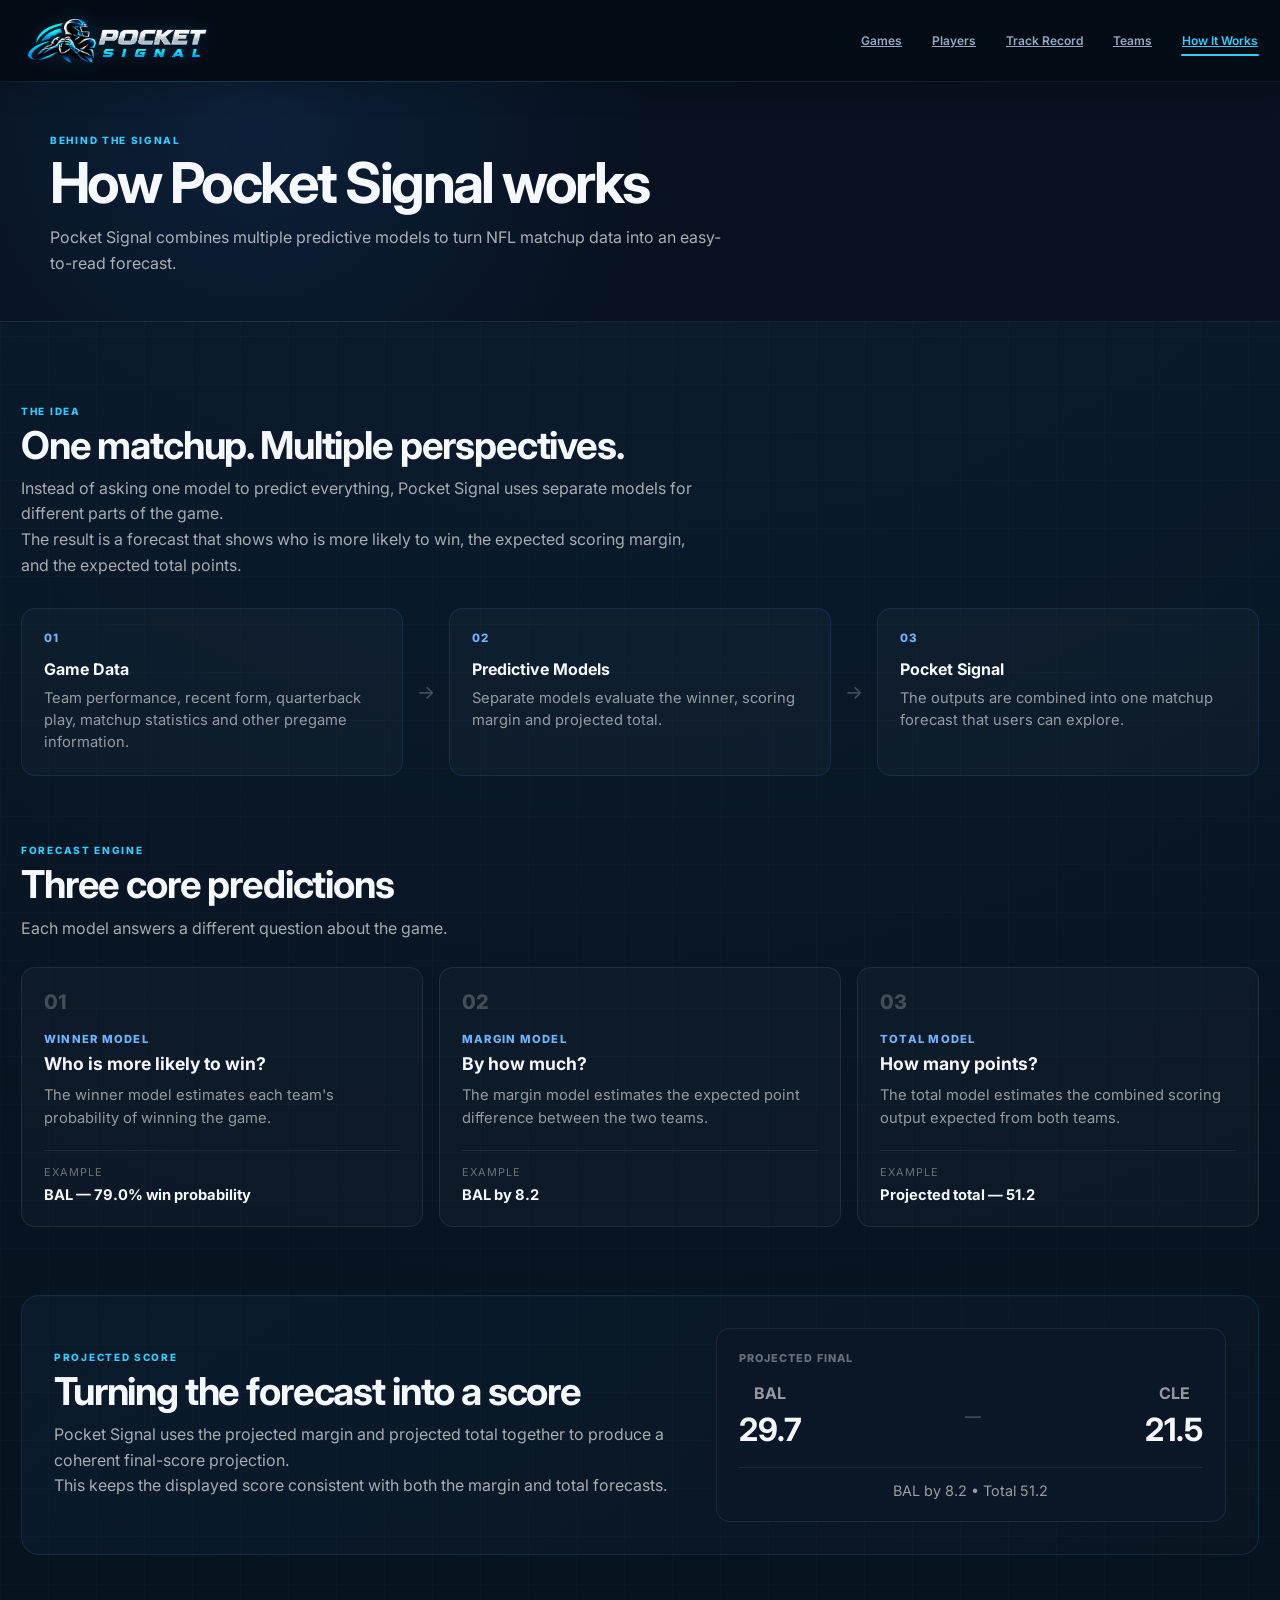
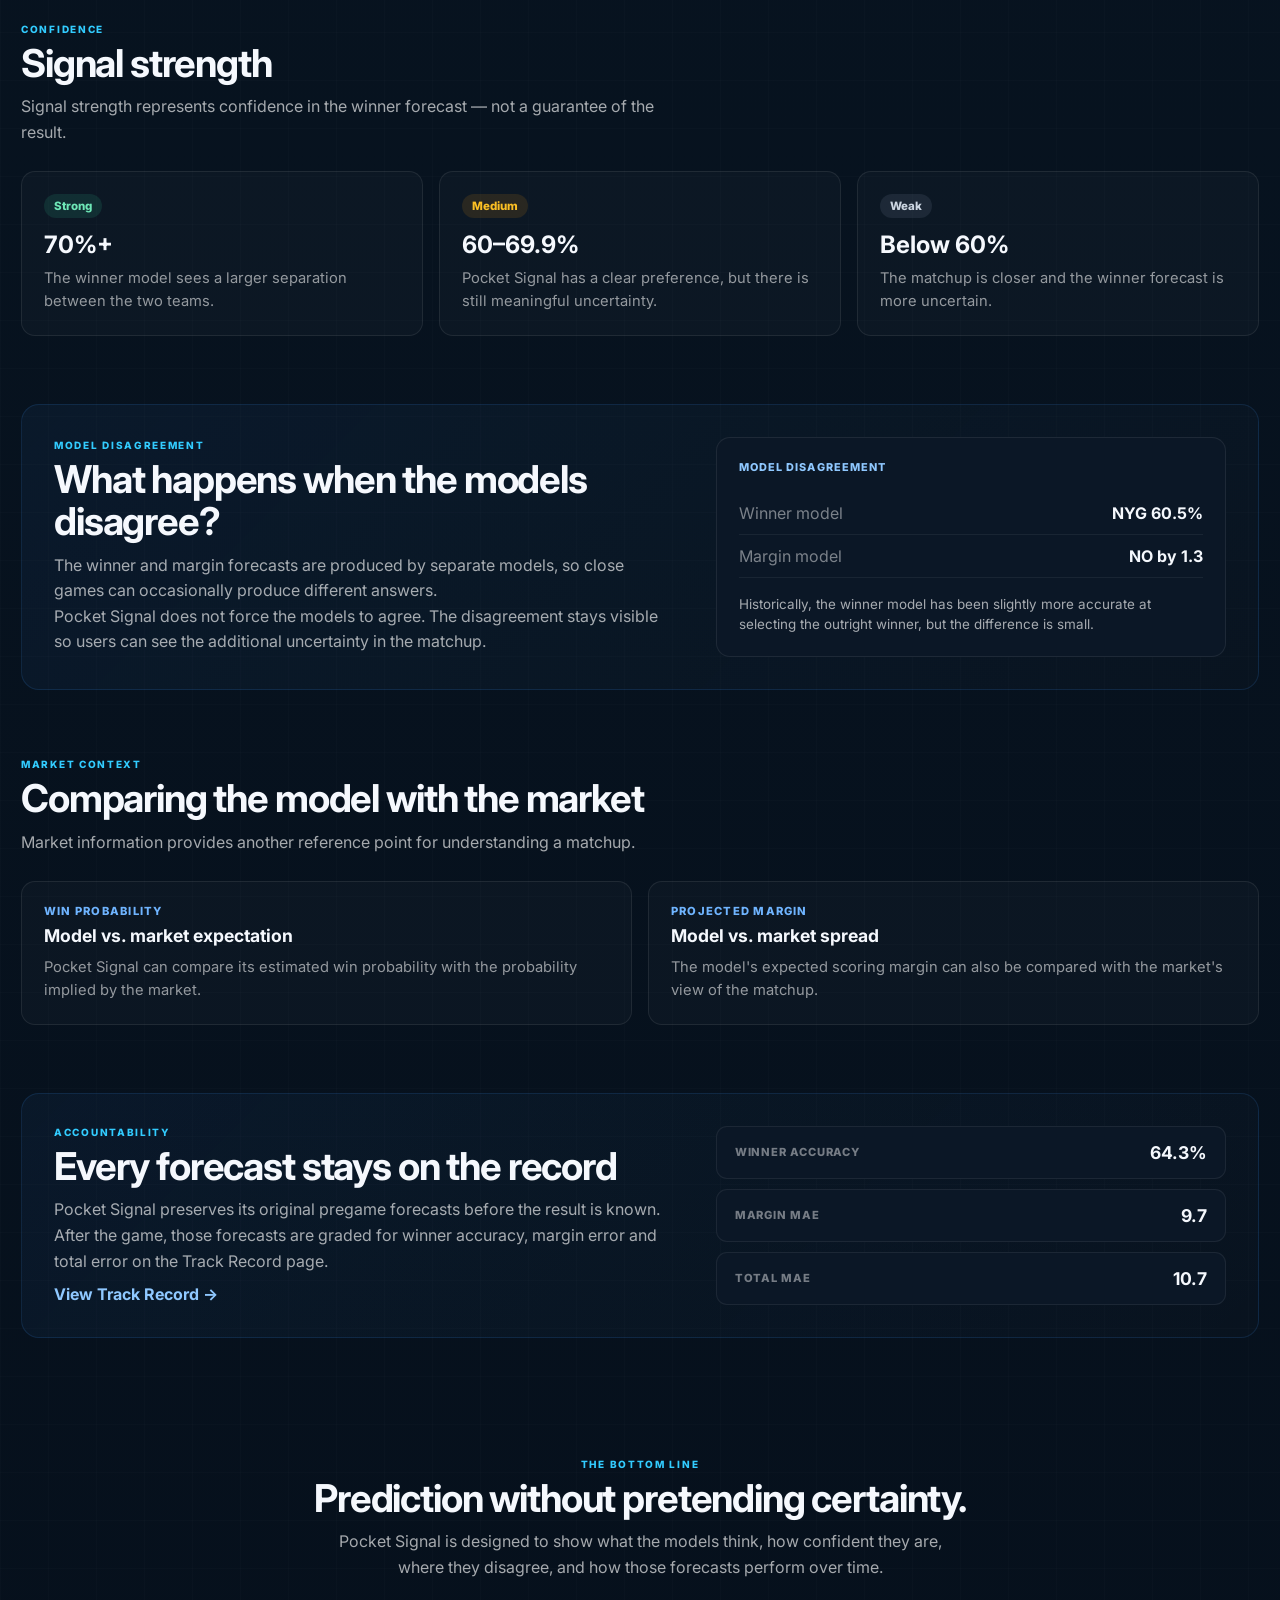
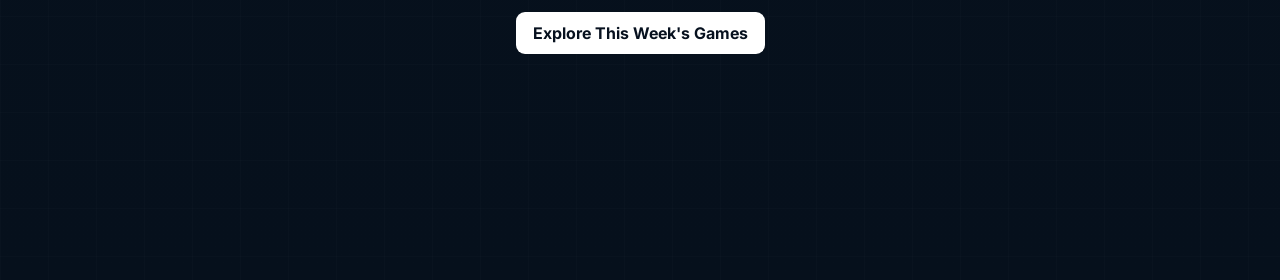
==== commit 50f8b3c6: "Add files via upload" ====
--- a/how-it-works.html
+++ b/how-it-works.html
@@ -1,679 +1,669 @@
-<!DOCTYPE html>
-<html lang="en">
-
-<head>
-    <meta charset="UTF-8">
-
-    <meta
-        name="viewport"
-        content="width=device-width, initial-scale=1.0"
-    >
-
-    <title>Pocket Signal — How It Works</title>
-
-    <meta
-        name="description"
-        content="Learn how Pocket Signal turns NFL data into matchup forecasts."
-    >
-
-    <link
-        rel="preconnect"
-        href="https://fonts.googleapis.com"
-    >
-
-    <link
-        rel="preconnect"
-        href="https://fonts.gstatic.com"
-        crossorigin
-    >
-
-    <link
-        href="https://fonts.googleapis.com/css2?family=Inter:wght@400;500;600;700;800&display=swap"
-        rel="stylesheet"
-    >
-
-    <link
-        rel="stylesheet"
-        href="styles.css?v=14"
-    >
-
-    <link
-        rel="stylesheet"
-        href="how-it-works.css?v=1"
-    >
-</head>
-
-<body>
-
-    <!-- =====================================================
-         HEADER
-    ====================================================== -->
-
-    <header class="site-header">
-
-        <div class="header-inner">
-
-            <a
-                class="brand-button"
-                href="index.html"
-                aria-label="Pocket Signal home"
-            >
-                <img
-                    src="assets/pocket_signal_logo_transparent.png?v=1"
-                    alt="Pocket Signal"
-                    class="brand-logo"
-                >
-            </a>
-
-
-            <nav class="header-nav">
-
-                <a
-                    class="nav-item results-nav-link"
-                    href="index.html"
-                >
-                    Games
-                </a>
-
-                <a
-                    class="nav-item results-nav-link"
-                    href="results.html"
-                >
-                    Track Record
-                </a>
-
-                <a
-                    class="nav-item results-nav-link"
-                    href="teams.html"
-                >
-                    Teams
-            </a>
-
-                <a
-                    class="nav-item results-nav-link active"
-                    href="how-it-works.html"
-                >
-                    How It Works
-                </a>
-
-            </nav>
-
-        </div>
-
-    </header>
-
-
-    <!-- =====================================================
-         HERO
-    ====================================================== -->
-
-    <section class="how-hero">
-
-        <div class="how-hero-inner">
-
-            <div class="section-kicker">
-                BEHIND THE SIGNAL
-            </div>
-
-            <h1>
-                How Pocket Signal works
-            </h1>
-
-            <p>
-                Pocket Signal combines multiple predictive models to turn
-                NFL matchup data into an easy-to-read forecast.
-            </p>
-
-        </div>
-
-    </section>
-
-
-    <main class="page-shell how-shell">
-
-
-        <!-- =================================================
-             OVERVIEW
-        ================================================== -->
-
-        <section class="how-intro">
-
-            <div class="how-intro-copy">
-
-                <div class="section-kicker">
-                    THE IDEA
-                </div>
-
-                <h2>
-                    One matchup. Multiple perspectives.
-                </h2>
-
-                <p>
-                    Instead of asking one model to predict everything,
-                    Pocket Signal uses separate models for different parts
-                    of the game.
-                </p>
-
-                <p>
-                    The result is a forecast that shows who is more likely
-                    to win, the expected scoring margin, and the expected
-                    total points.
-                </p>
-
-            </div>
-
-            <div class="how-flow">
-
-                <div class="flow-step">
-                    <span>01</span>
-                    <strong>Game Data</strong>
-                    <p>
-                        Team performance, recent form, quarterback play,
-                        matchup statistics and other pregame information.
-                    </p>
-                </div>
-
-                <div class="flow-arrow">→</div>
-
-                <div class="flow-step">
-                    <span>02</span>
-                    <strong>Predictive Models</strong>
-                    <p>
-                        Separate models evaluate the winner, scoring margin
-                        and projected total.
-                    </p>
-                </div>
-
-                <div class="flow-arrow">→</div>
-
-                <div class="flow-step">
-                    <span>03</span>
-                    <strong>Pocket Signal</strong>
-                    <p>
-                        The outputs are combined into one matchup forecast
-                        that users can explore.
-                    </p>
-                </div>
-
-            </div>
-
-        </section>
-
-
-        <!-- =================================================
-             THREE MODELS
-        ================================================== -->
-
-        <section class="how-section">
-
-            <div class="how-section-heading">
-
-                <div class="section-kicker">
-                    FORECAST ENGINE
-                </div>
-
-                <h2>
-                    Three core predictions
-                </h2>
-
-                <p>
-                    Each model answers a different question about the game.
-                </p>
-
-            </div>
-
-
-            <div class="model-grid">
-
-                <article class="model-card">
-
-                    <div class="model-number">
-                        01
-                    </div>
-
-                    <div class="model-label">
-                        WINNER MODEL
-                    </div>
-
-                    <h3>
-                        Who is more likely to win?
-                    </h3>
-
-                    <p>
-                        The winner model estimates each team's probability
-                        of winning the game.
-                    </p>
-
-                    <div class="model-example">
-                        <span>Example</span>
-                        <strong>
-                            BAL — 79.0% win probability
-                        </strong>
-                    </div>
-
-                </article>
-
-
-                <article class="model-card">
-
-                    <div class="model-number">
-                        02
-                    </div>
-
-                    <div class="model-label">
-                        MARGIN MODEL
-                    </div>
-
-                    <h3>
-                        By how much?
-                    </h3>
-
-                    <p>
-                        The margin model estimates the expected point
-                        difference between the two teams.
-                    </p>
-
-                    <div class="model-example">
-                        <span>Example</span>
-                        <strong>
-                            BAL by 8.2
-                        </strong>
-                    </div>
-
-                </article>
-
-
-                <article class="model-card">
-
-                    <div class="model-number">
-                        03
-                    </div>
-
-                    <div class="model-label">
-                        TOTAL MODEL
-                    </div>
-
-                    <h3>
-                        How many points?
-                    </h3>
-
-                    <p>
-                        The total model estimates the combined scoring
-                        output expected from both teams.
-                    </p>
-
-                    <div class="model-example">
-                        <span>Example</span>
-                        <strong>
-                            Projected total — 51.2
-                        </strong>
-                    </div>
-
-                </article>
-
-            </div>
-
-        </section>
-
-
-        <!-- =================================================
-             SCORE
-        ================================================== -->
-
-        <section class="how-feature">
-
-            <div>
-
-                <div class="section-kicker">
-                    PROJECTED SCORE
-                </div>
-
-                <h2>
-                    Turning the forecast into a score
-                </h2>
-
-                <p>
-                    Pocket Signal uses the projected margin and projected
-                    total together to produce a coherent final-score
-                    projection.
-                </p>
-
-                <p>
-                    This keeps the displayed score consistent with both
-                    the margin and total forecasts.
-                </p>
-
-            </div>
-
-            <div class="score-demo">
-
-                <div class="score-demo-label">
-                    PROJECTED FINAL
-                </div>
-
-                <div class="score-demo-matchup">
-                    <div>
-                        <span>BAL</span>
-                        <strong>29.7</strong>
-                    </div>
-
-                    <div class="score-demo-divider">
-                        —
-                    </div>
-
-                    <div>
-                        <span>CLE</span>
-                        <strong>21.5</strong>
-                    </div>
-                </div>
-
-                <div class="score-demo-bottom">
-                    BAL by 8.2 • Total 51.2
-                </div>
-
-            </div>
-
-        </section>
-
-
-        <!-- =================================================
-             SIGNAL STRENGTH
-        ================================================== -->
-
-        <section class="how-section">
-
-            <div class="how-section-heading">
-
-                <div class="section-kicker">
-                    CONFIDENCE
-                </div>
-
-                <h2>
-                    Signal strength
-                </h2>
-
-                <p>
-                    Signal strength represents confidence in the winner
-                    forecast — not a guarantee of the result.
-                </p>
-
-            </div>
-
-
-            <div class="strength-grid">
-
-                <article class="strength-card strong-card">
-
-                    <span class="strength-name">
-                        Strong
-                    </span>
-
-                    <strong>
-                        70%+
-                    </strong>
-
-                    <p>
-                        The winner model sees a larger separation between
-                        the two teams.
-                    </p>
-
-                </article>
-
-
-                <article class="strength-card medium-card">
-
-                    <span class="strength-name">
-                        Medium
-                    </span>
-
-                    <strong>
-                        60–69.9%
-                    </strong>
-
-                    <p>
-                        Pocket Signal has a clear preference, but there is
-                        still meaningful uncertainty.
-                    </p>
-
-                </article>
-
-
-                <article class="strength-card weak-card">
-
-                    <span class="strength-name">
-                        Weak
-                    </span>
-
-                    <strong>
-                        Below 60%
-                    </strong>
-
-                    <p>
-                        The matchup is closer and the winner forecast is
-                        more uncertain.
-                    </p>
-
-                </article>
-
-            </div>
-
-        </section>
-
-
-        <!-- =================================================
-             DISAGREEMENT
-        ================================================== -->
-
-        <section class="how-feature disagreement-feature">
-
-            <div>
-
-                <div class="section-kicker">
-                    MODEL DISAGREEMENT
-                </div>
-
-                <h2>
-                    What happens when the models disagree?
-                </h2>
-
-                <p>
-                    The winner and margin forecasts are produced by separate
-                    models, so close games can occasionally produce different
-                    answers.
-                </p>
-
-                <p>
-                    Pocket Signal does not force the models to agree. The
-                    disagreement stays visible so users can see the additional
-                    uncertainty in the matchup.
-                </p>
-
-            </div>
-
-
-            <div class="disagreement-demo">
-
-                <div class="disagreement-demo-title">
-                    MODEL DISAGREEMENT
-                </div>
-
-                <div class="disagreement-row">
-                    <span>Winner model</span>
-                    <strong>NYG 60.5%</strong>
-                </div>
-
-                <div class="disagreement-row">
-                    <span>Margin model</span>
-                    <strong>NO by 1.3</strong>
-                </div>
-
-                <p>
-                    Historically, the winner model has been slightly more
-                    accurate at selecting the outright winner, but the
-                    difference is small.
-                </p>
-
-            </div>
-
-        </section>
-
-
-        <!-- =================================================
-             MARKET
-        ================================================== -->
-
-        <section class="how-section">
-
-            <div class="how-section-heading">
-
-                <div class="section-kicker">
-                    MARKET CONTEXT
-                </div>
-
-                <h2>
-                    Comparing the model with the market
-                </h2>
-
-                <p>
-                    Market information provides another reference point for
-                    understanding a matchup.
-                </p>
-
-            </div>
-
-
-            <div class="market-explain-grid">
-
-                <div class="explain-card">
-
-                    <span>
-                        WIN PROBABILITY
-                    </span>
-
-                    <h3>
-                        Model vs. market expectation
-                    </h3>
-
-                    <p>
-                        Pocket Signal can compare its estimated win probability
-                        with the probability implied by the market.
-                    </p>
-
-                </div>
-
-
-                <div class="explain-card">
-
-                    <span>
-                        PROJECTED MARGIN
-                    </span>
-
-                    <h3>
-                        Model vs. market spread
-                    </h3>
-
-                    <p>
-                        The model's expected scoring margin can also be compared
-                        with the market's view of the matchup.
-                    </p>
-
-                </div>
-
-            </div>
-
-        </section>
-
-
-        <!-- =================================================
-             TRACK RECORD
-        ================================================== -->
-
-        <section class="how-feature">
-
-            <div>
-
-                <div class="section-kicker">
-                    ACCOUNTABILITY
-                </div>
-
-                <h2>
-                    Every forecast stays on the record
-                </h2>
-
-                <p>
-                    Pocket Signal preserves its original pregame forecasts
-                    before the result is known.
-                </p>
-
-                <p>
-                    After the game, those forecasts are graded for winner
-                    accuracy, margin error and total error on the Track
-                    Record page.
-                </p>
-
-                <a
-                    href="results.html"
-                    class="how-cta"
-                >
-                    View Track Record →
-                </a>
-
-            </div>
-
-
-            <div class="record-demo">
-
-                <div>
-                    <span>WINNER ACCURACY</span>
-                    <strong>64.3%</strong>
-                </div>
-
-                <div>
-                    <span>MARGIN MAE</span>
-                    <strong>9.7</strong>
-                </div>
-
-                <div>
-                    <span>TOTAL MAE</span>
-                    <strong>10.7</strong>
-                </div>
-
-            </div>
-
-        </section>
-
-
-        <!-- =================================================
-             FINAL
-        ================================================== -->
-
-        <section class="how-final">
-
-            <div class="section-kicker">
-                THE BOTTOM LINE
-            </div>
-
-            <h2>
-                Prediction without pretending certainty.
-            </h2>
-
-            <p>
-                Pocket Signal is designed to show what the models think,
-                how confident they are, where they disagree, and how those
-                forecasts perform over time.
-            </p>
-
-            <a
-                href="index.html"
-                class="how-primary-button"
-            >
-                Explore This Week's Games
-            </a>
-
-        </section>
-
-    </main>
-
-</body>
-
+<!DOCTYPE html>
+<html lang="en">
+
+<head>
+    <meta charset="UTF-8">
+
+    <meta
+        name="viewport"
+        content="width=device-width, initial-scale=1.0"
+    >
+
+    <title>Pocket Signal — How It Works</title>
+
+    <meta
+        name="description"
+        content="Learn how Pocket Signal turns NFL data into matchup forecasts."
+    >
+
+    <link
+        rel="preconnect"
+        href="https://fonts.googleapis.com"
+    >
+
+    <link
+        rel="preconnect"
+        href="https://fonts.gstatic.com"
+        crossorigin
+    >
+
+    <link
+        href="https://fonts.googleapis.com/css2?family=Inter:wght@400;500;600;700;800&display=swap"
+        rel="stylesheet"
+    >
+
+    <link
+        rel="stylesheet"
+        href="styles.css?v=14"
+    >
+
+    <link
+        rel="stylesheet"
+        href="how-it-works.css?v=1"
+    >
+</head>
+
+<body>
+
+    <!-- =====================================================
+         HEADER
+    ====================================================== -->
+
+    <header class="site-header">
+
+        <div class="header-inner">
+
+            <a
+                class="brand-button"
+                href="index.html"
+                aria-label="Pocket Signal home"
+            >
+                <img
+                    src="assets/pocket_signal_logo_transparent.png?v=1"
+                    alt="Pocket Signal"
+                    class="brand-logo"
+                >
+            </a>
+
+<nav class="header-nav">
+    <a class="nav-item" href="index.html">Games</a>
+    <a class="nav-item" href="players.html">Players</a>
+    <a class="nav-item" href="results.html">Track Record</a>
+    <a class="nav-item" href="teams.html">Teams</a>
+    <a class="nav-item active" href="how-it-works.html">How It Works</a>
+</nav>
+           
+
+<button class="mobile-menu-button">
+    ☰
+</button>
+            
+
+        </div>
+
+    </header>
+
+
+    <!-- =====================================================
+         HERO
+    ====================================================== -->
+
+    <section class="how-hero">
+
+        <div class="how-hero-inner">
+
+            <div class="section-kicker">
+                BEHIND THE SIGNAL
+            </div>
+
+            <h1>
+                How Pocket Signal works
+            </h1>
+
+            <p>
+                Pocket Signal combines multiple predictive models to turn
+                NFL matchup data into an easy-to-read forecast.
+            </p>
+
+        </div>
+
+    </section>
+
+
+    <main class="page-shell how-shell">
+
+
+        <!-- =================================================
+             OVERVIEW
+        ================================================== -->
+
+        <section class="how-intro">
+
+            <div class="how-intro-copy">
+
+                <div class="section-kicker">
+                    THE IDEA
+                </div>
+
+                <h2>
+                    One matchup. Multiple perspectives.
+                </h2>
+
+                <p>
+                    Instead of asking one model to predict everything,
+                    Pocket Signal uses separate models for different parts
+                    of the game.
+                </p>
+
+                <p>
+                    The result is a forecast that shows who is more likely
+                    to win, the expected scoring margin, and the expected
+                    total points.
+                </p>
+
+            </div>
+
+            <div class="how-flow">
+
+                <div class="flow-step">
+                    <span>01</span>
+                    <strong>Game Data</strong>
+                    <p>
+                        Team performance, recent form, quarterback play,
+                        matchup statistics and other pregame information.
+                    </p>
+                </div>
+
+                <div class="flow-arrow">→</div>
+
+                <div class="flow-step">
+                    <span>02</span>
+                    <strong>Predictive Models</strong>
+                    <p>
+                        Separate models evaluate the winner, scoring margin
+                        and projected total.
+                    </p>
+                </div>
+
+                <div class="flow-arrow">→</div>
+
+                <div class="flow-step">
+                    <span>03</span>
+                    <strong>Pocket Signal</strong>
+                    <p>
+                        The outputs are combined into one matchup forecast
+                        that users can explore.
+                    </p>
+                </div>
+
+            </div>
+
+        </section>
+
+
+        <!-- =================================================
+             THREE MODELS
+        ================================================== -->
+
+        <section class="how-section">
+
+            <div class="how-section-heading">
+
+                <div class="section-kicker">
+                    FORECAST ENGINE
+                </div>
+
+                <h2>
+                    Three core predictions
+                </h2>
+
+                <p>
+                    Each model answers a different question about the game.
+                </p>
+
+            </div>
+
+
+            <div class="model-grid">
+
+                <article class="model-card">
+
+                    <div class="model-number">
+                        01
+                    </div>
+
+                    <div class="model-label">
+                        WINNER MODEL
+                    </div>
+
+                    <h3>
+                        Who is more likely to win?
+                    </h3>
+
+                    <p>
+                        The winner model estimates each team's probability
+                        of winning the game.
+                    </p>
+
+                    <div class="model-example">
+                        <span>Example</span>
+                        <strong>
+                            BAL — 79.0% win probability
+                        </strong>
+                    </div>
+
+                </article>
+
+
+                <article class="model-card">
+
+                    <div class="model-number">
+                        02
+                    </div>
+
+                    <div class="model-label">
+                        MARGIN MODEL
+                    </div>
+
+                    <h3>
+                        By how much?
+                    </h3>
+
+                    <p>
+                        The margin model estimates the expected point
+                        difference between the two teams.
+                    </p>
+
+                    <div class="model-example">
+                        <span>Example</span>
+                        <strong>
+                            BAL by 8.2
+                        </strong>
+                    </div>
+
+                </article>
+
+
+                <article class="model-card">
+
+                    <div class="model-number">
+                        03
+                    </div>
+
+                    <div class="model-label">
+                        TOTAL MODEL
+                    </div>
+
+                    <h3>
+                        How many points?
+                    </h3>
+
+                    <p>
+                        The total model estimates the combined scoring
+                        output expected from both teams.
+                    </p>
+
+                    <div class="model-example">
+                        <span>Example</span>
+                        <strong>
+                            Projected total — 51.2
+                        </strong>
+                    </div>
+
+                </article>
+
+            </div>
+
+        </section>
+
+
+        <!-- =================================================
+             SCORE
+        ================================================== -->
+
+        <section class="how-feature">
+
+            <div>
+
+                <div class="section-kicker">
+                    PROJECTED SCORE
+                </div>
+
+                <h2>
+                    Turning the forecast into a score
+                </h2>
+
+                <p>
+                    Pocket Signal uses the projected margin and projected
+                    total together to produce a coherent final-score
+                    projection.
+                </p>
+
+                <p>
+                    This keeps the displayed score consistent with both
+                    the margin and total forecasts.
+                </p>
+
+            </div>
+
+            <div class="score-demo">
+
+                <div class="score-demo-label">
+                    PROJECTED FINAL
+                </div>
+
+                <div class="score-demo-matchup">
+                    <div>
+                        <span>BAL</span>
+                        <strong>29.7</strong>
+                    </div>
+
+                    <div class="score-demo-divider">
+                        —
+                    </div>
+
+                    <div>
+                        <span>CLE</span>
+                        <strong>21.5</strong>
+                    </div>
+                </div>
+
+                <div class="score-demo-bottom">
+                    BAL by 8.2 • Total 51.2
+                </div>
+
+            </div>
+
+        </section>
+
+
+        <!-- =================================================
+             SIGNAL STRENGTH
+        ================================================== -->
+
+        <section class="how-section">
+
+            <div class="how-section-heading">
+
+                <div class="section-kicker">
+                    CONFIDENCE
+                </div>
+
+                <h2>
+                    Signal strength
+                </h2>
+
+                <p>
+                    Signal strength represents confidence in the winner
+                    forecast — not a guarantee of the result.
+                </p>
+
+            </div>
+
+
+            <div class="strength-grid">
+
+                <article class="strength-card strong-card">
+
+                    <span class="strength-name">
+                        Strong
+                    </span>
+
+                    <strong>
+                        70%+
+                    </strong>
+
+                    <p>
+                        The winner model sees a larger separation between
+                        the two teams.
+                    </p>
+
+                </article>
+
+
+                <article class="strength-card medium-card">
+
+                    <span class="strength-name">
+                        Medium
+                    </span>
+
+                    <strong>
+                        60–69.9%
+                    </strong>
+
+                    <p>
+                        Pocket Signal has a clear preference, but there is
+                        still meaningful uncertainty.
+                    </p>
+
+                </article>
+
+
+                <article class="strength-card weak-card">
+
+                    <span class="strength-name">
+                        Weak
+                    </span>
+
+                    <strong>
+                        Below 60%
+                    </strong>
+
+                    <p>
+                        The matchup is closer and the winner forecast is
+                        more uncertain.
+                    </p>
+
+                </article>
+
+            </div>
+
+        </section>
+
+
+        <!-- =================================================
+             DISAGREEMENT
+        ================================================== -->
+
+        <section class="how-feature disagreement-feature">
+
+            <div>
+
+                <div class="section-kicker">
+                    MODEL DISAGREEMENT
+                </div>
+
+                <h2>
+                    What happens when the models disagree?
+                </h2>
+
+                <p>
+                    The winner and margin forecasts are produced by separate
+                    models, so close games can occasionally produce different
+                    answers.
+                </p>
+
+                <p>
+                    Pocket Signal does not force the models to agree. The
+                    disagreement stays visible so users can see the additional
+                    uncertainty in the matchup.
+                </p>
+
+            </div>
+
+
+            <div class="disagreement-demo">
+
+                <div class="disagreement-demo-title">
+                    MODEL DISAGREEMENT
+                </div>
+
+                <div class="disagreement-row">
+                    <span>Winner model</span>
+                    <strong>NYG 60.5%</strong>
+                </div>
+
+                <div class="disagreement-row">
+                    <span>Margin model</span>
+                    <strong>NO by 1.3</strong>
+                </div>
+
+                <p>
+                    Historically, the winner model has been slightly more
+                    accurate at selecting the outright winner, but the
+                    difference is small.
+                </p>
+
+            </div>
+
+        </section>
+
+
+        <!-- =================================================
+             MARKET
+        ================================================== -->
+
+        <section class="how-section">
+
+            <div class="how-section-heading">
+
+                <div class="section-kicker">
+                    MARKET CONTEXT
+                </div>
+
+                <h2>
+                    Comparing the model with the market
+                </h2>
+
+                <p>
+                    Market information provides another reference point for
+                    understanding a matchup.
+                </p>
+
+            </div>
+
+
+            <div class="market-explain-grid">
+
+                <div class="explain-card">
+
+                    <span>
+                        WIN PROBABILITY
+                    </span>
+
+                    <h3>
+                        Model vs. market expectation
+                    </h3>
+
+                    <p>
+                        Pocket Signal can compare its estimated win probability
+                        with the probability implied by the market.
+                    </p>
+
+                </div>
+
+
+                <div class="explain-card">
+
+                    <span>
+                        PROJECTED MARGIN
+                    </span>
+
+                    <h3>
+                        Model vs. market spread
+                    </h3>
+
+                    <p>
+                        The model's expected scoring margin can also be compared
+                        with the market's view of the matchup.
+                    </p>
+
+                </div>
+
+            </div>
+
+        </section>
+
+
+        <!-- =================================================
+             TRACK RECORD
+        ================================================== -->
+
+        <section class="how-feature">
+
+            <div>
+
+                <div class="section-kicker">
+                    ACCOUNTABILITY
+                </div>
+
+                <h2>
+                    Every forecast stays on the record
+                </h2>
+
+                <p>
+                    Pocket Signal preserves its original pregame forecasts
+                    before the result is known.
+                </p>
+
+                <p>
+                    After the game, those forecasts are graded for winner
+                    accuracy, margin error and total error on the Track
+                    Record page.
+                </p>
+
+                <a
+                    href="results.html"
+                    class="how-cta"
+                >
+                    View Track Record →
+                </a>
+
+            </div>
+
+
+            <div class="record-demo">
+
+                <div>
+                    <span>WINNER ACCURACY</span>
+                    <strong>64.3%</strong>
+                </div>
+
+                <div>
+                    <span>MARGIN MAE</span>
+                    <strong>9.7</strong>
+                </div>
+
+                <div>
+                    <span>TOTAL MAE</span>
+                    <strong>10.7</strong>
+                </div>
+
+            </div>
+
+        </section>
+
+
+        <!-- =================================================
+             FINAL
+        ================================================== -->
+
+        <section class="how-final">
+
+            <div class="section-kicker">
+                THE BOTTOM LINE
+            </div>
+
+            <h2>
+                Prediction without pretending certainty.
+            </h2>
+
+            <p>
+                Pocket Signal is designed to show what the models think,
+                how confident they are, where they disagree, and how those
+                forecasts perform over time.
+            </p>
+
+            <a
+                href="index.html"
+                class="how-primary-button"
+            >
+                Explore This Week's Games
+            </a>
+
+        </section>
+
+    </main>
+
+    <script>
+    const button = document.querySelector(".mobile-menu-button");
+    const nav = document.querySelector(".header-nav");
+
+    button.addEventListener("click", () => {
+        nav.classList.toggle("mobile-open");
+    });
+</script>
+
+</body>
+
 </html>
--- a/styles.css
+++ b/styles.css
@@ -2878,4 +2878,40 @@
 
 .model-disagreement-text strong {
     color: #ffffff;
+}
+
+/* ============================================================
+   MOBILE NAVIGATION
+   ============================================================ */
+.mobile-menu-button {
+    display: none;
+}
+
+@media (max-width: 760px) {
+
+    .header-nav {
+        display: none;
+    }
+
+    .mobile-menu-button {
+        display: block;
+        color: white;
+        background: transparent;
+        border: 1px solid rgba(255,255,255,0.2);
+        border-radius: 8px;
+        padding: 8px 10px;
+        font-size: 20px;
+    }
+
+    .header-nav.mobile-open {
+        display: flex;
+        flex-direction: column;
+        position: absolute;
+        top: 70px;
+        right: 20px;
+        background: #08131f;
+        padding: 12px;
+        border-radius: 10px;
+        z-index: 1000;
+    }
 }
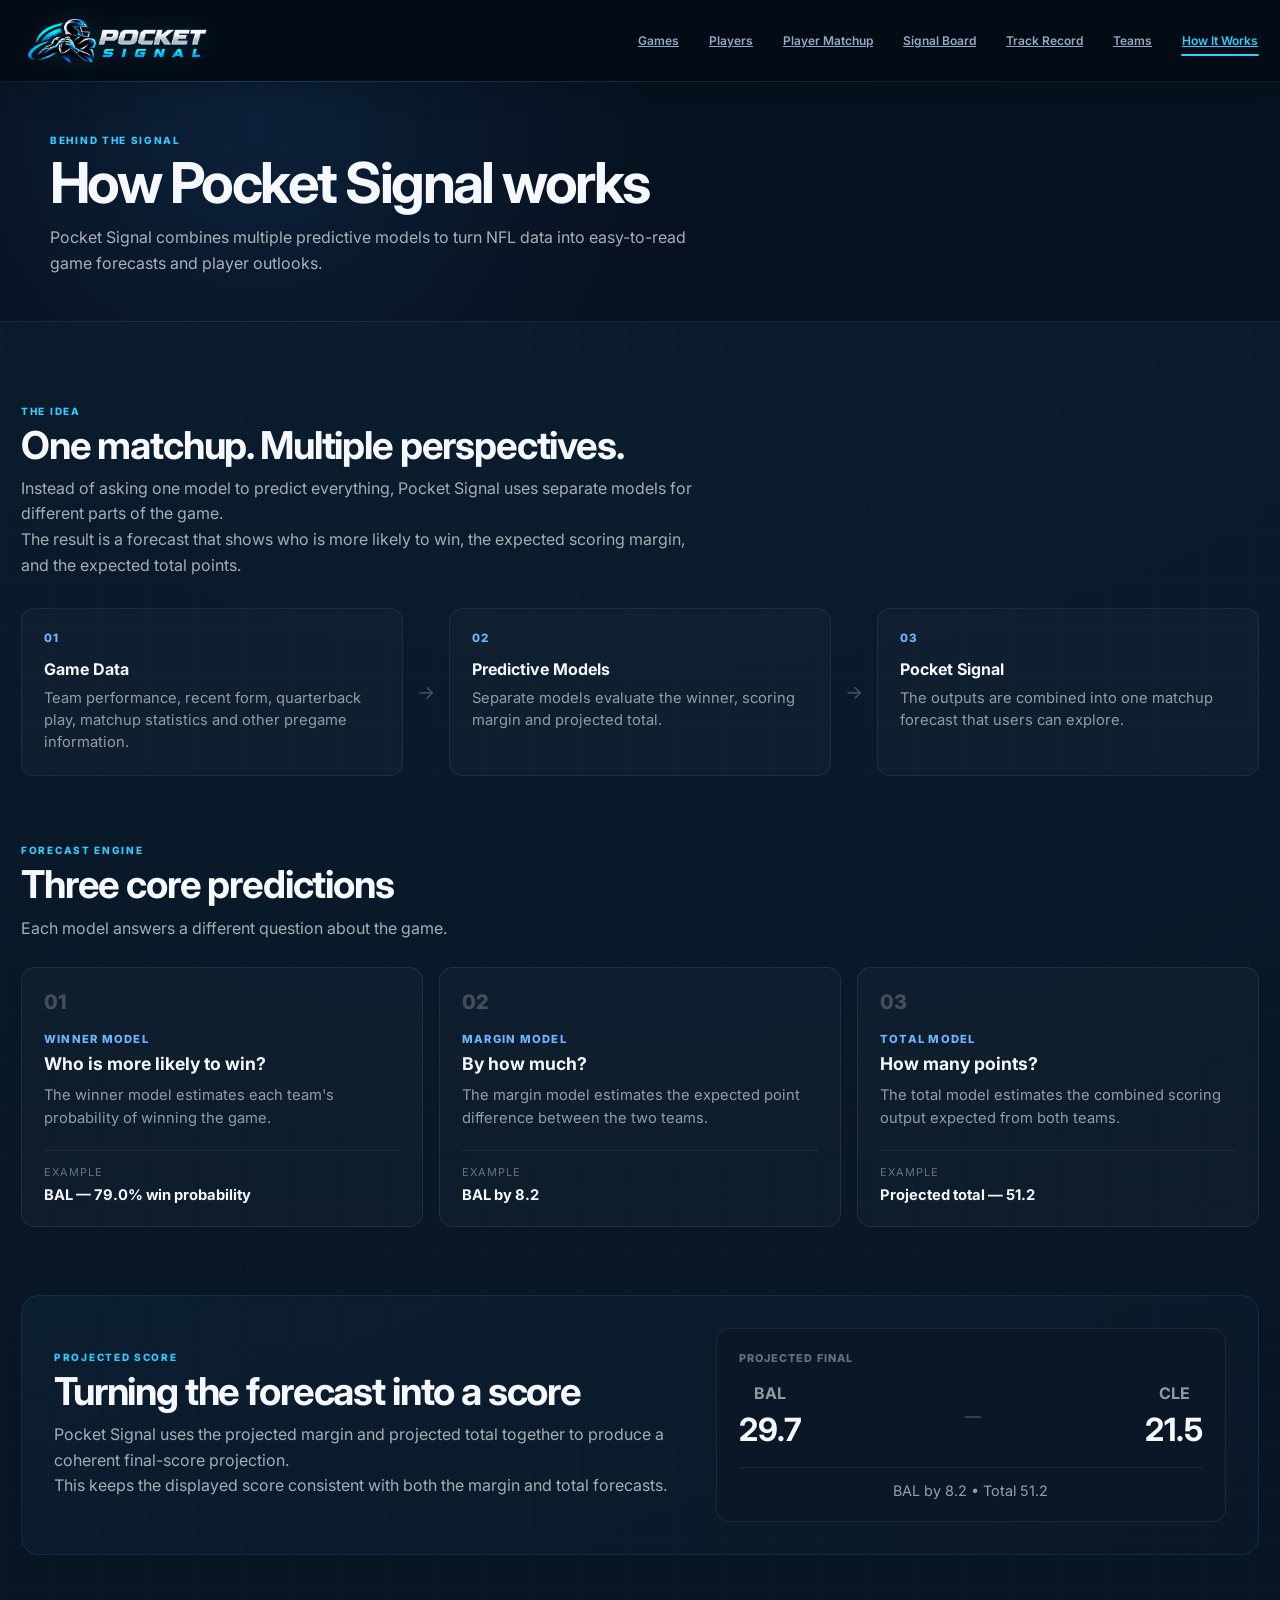
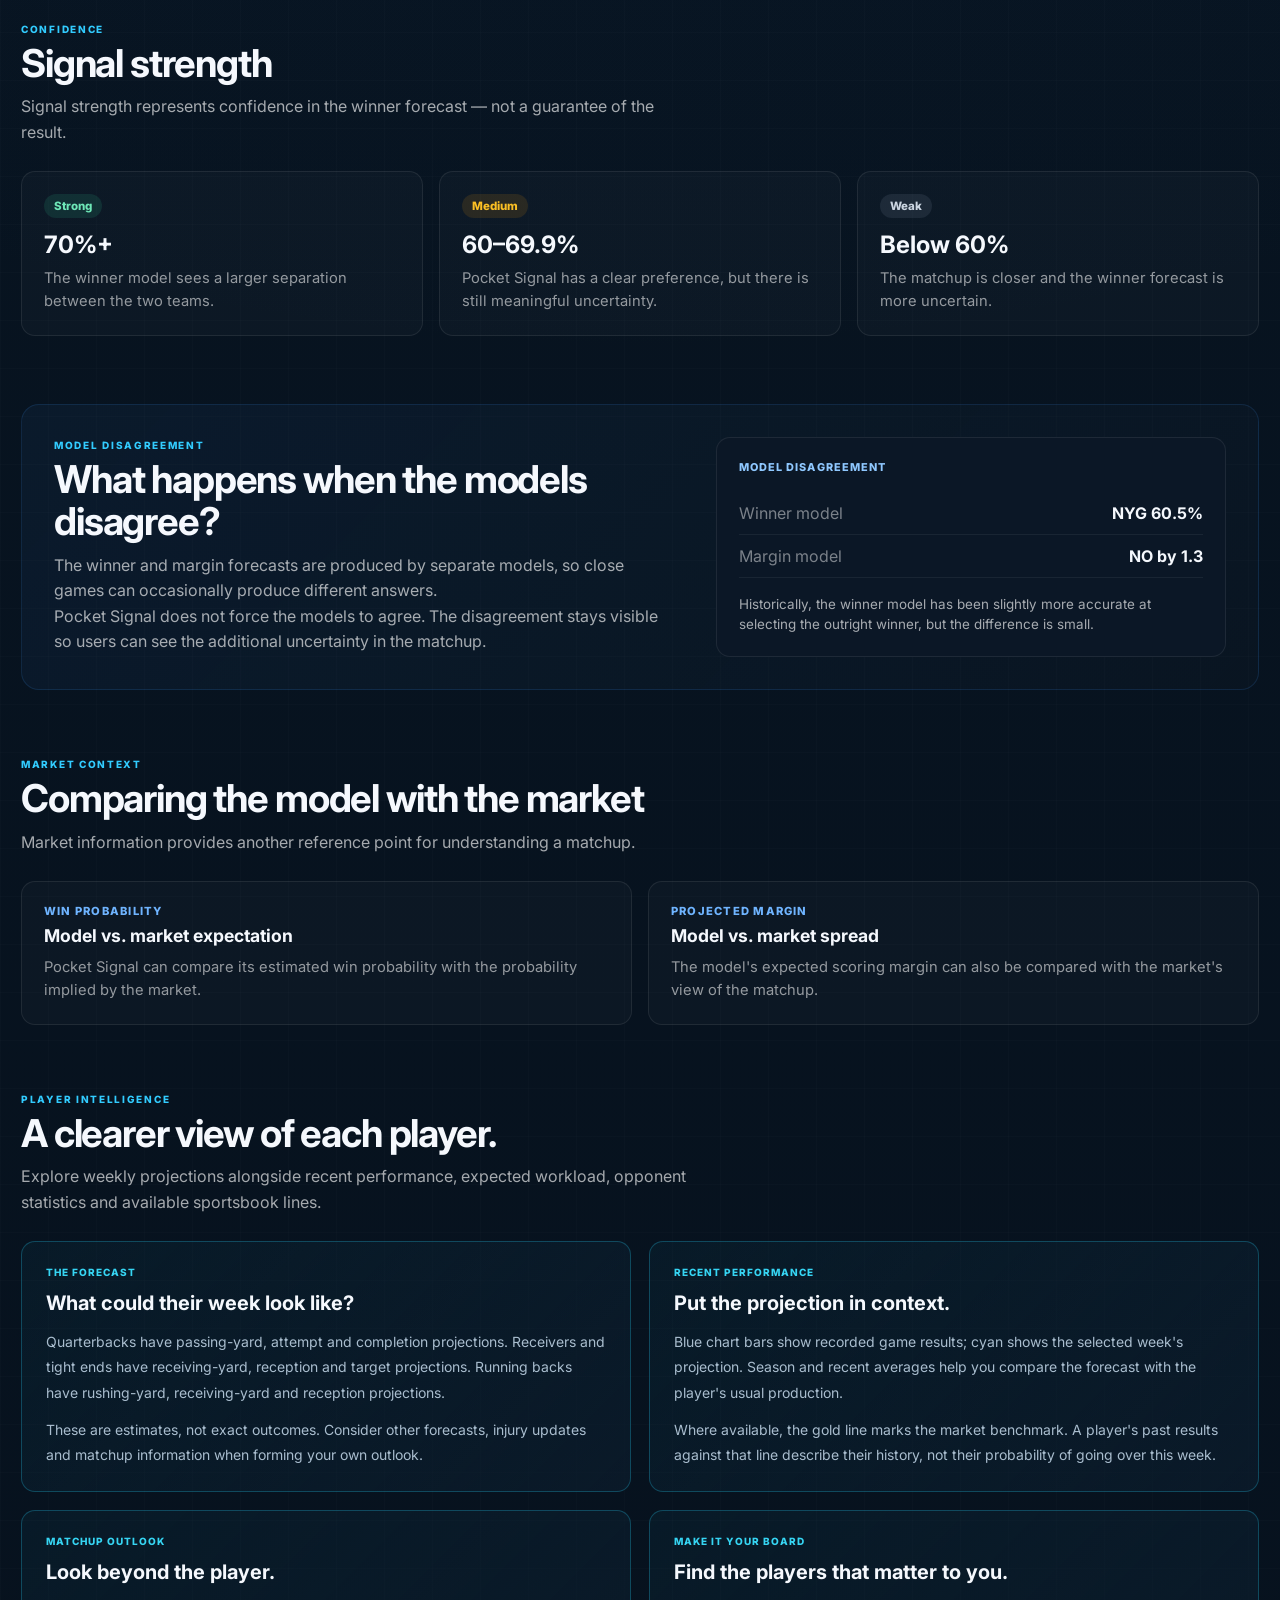
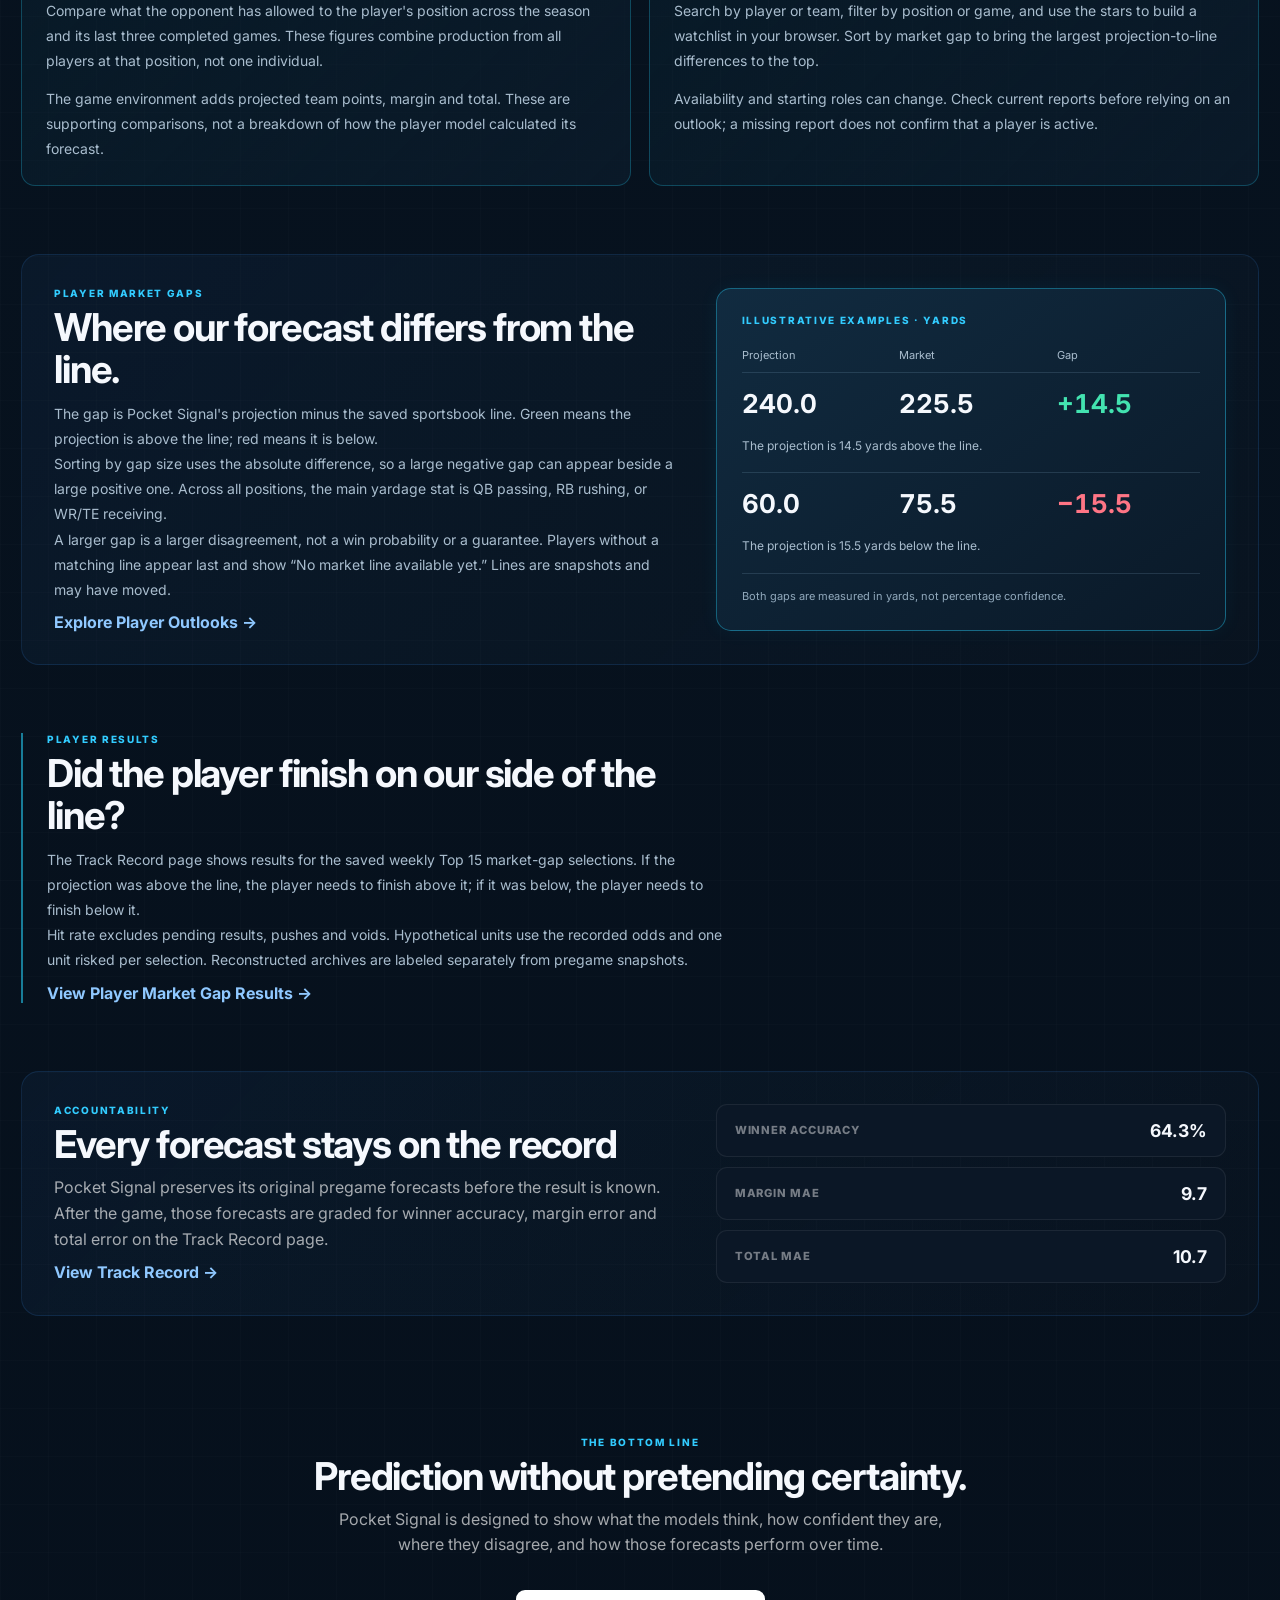
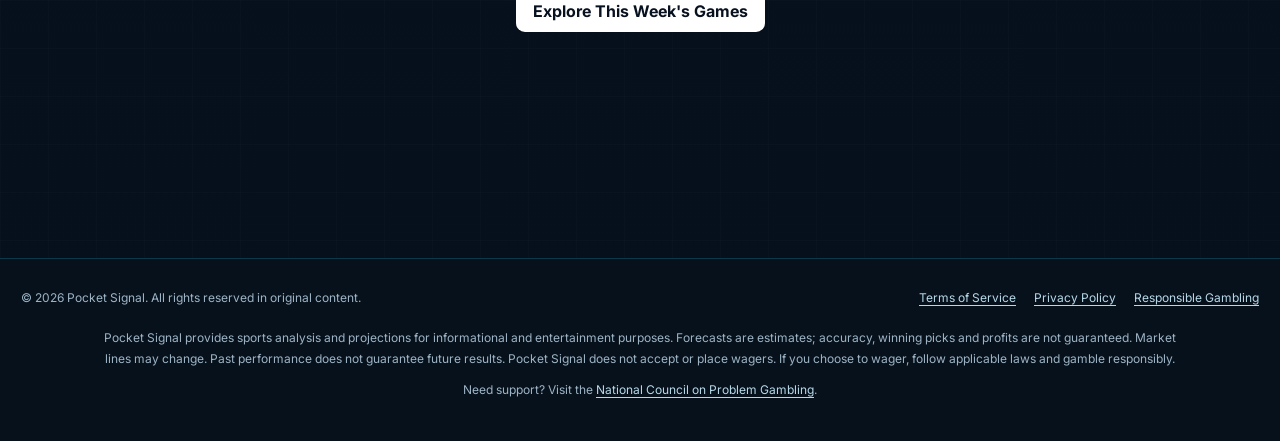
==== commit e0070b72: "Add files via upload" ====
--- a/how-it-works.html
+++ b/how-it-works.html
@@ -41,6 +41,25 @@
         rel="stylesheet"
         href="how-it-works.css?v=1"
     >
+
+<style id="psHowPlayersStyle">
+.ps-how-player-grid{display:grid;grid-template-columns:repeat(2,minmax(0,1fr));gap:18px}
+.ps-how-players .explain-card{border:1px solid rgba(39,214,255,.25);background:linear-gradient(135deg,rgba(39,214,255,.045),rgba(12,29,45,.7));border-radius:14px;padding:24px;min-width:0}
+.ps-how-players .explain-card>span{color:#36d5f3;font-size:10px;font-weight:800;letter-spacing:.1em}
+.ps-how-players .explain-card h3{font-size:20px;line-height:1.35;margin:12px 0}
+.ps-how-players .explain-card p,.ps-how-gap p,.ps-how-player-record p{font-size:14px;line-height:1.8;color:#a9bdce}
+.ps-how-players .explain-card p+p{margin-top:12px}
+.ps-how-gap-demo{padding:25px;border:1px solid rgba(39,214,255,.38);border-radius:15px;background:linear-gradient(145deg,#112b40,#0a1928);box-shadow:0 0 20px rgba(39,214,255,.055);min-width:0}
+.ps-how-gap-head,.ps-how-gap-row{display:grid;grid-template-columns:repeat(3,minmax(0,1fr));gap:14px;align-items:center}
+.ps-how-gap-head{margin:22px 0 10px;color:#a9bdce;font-size:11px}
+.ps-how-gap-row{padding:15px 0;border-top:1px solid rgba(150,190,220,.17);font-size:26px;font-variant-numeric:tabular-nums}
+.ps-how-gap-positive{color:#43e3b0}.ps-how-gap-negative{color:#ff7585}
+.ps-how-gap-demo p{font-size:12px;line-height:1.6;margin:2px 0 17px}
+.ps-how-gap-foot{font-size:11px;line-height:1.6;color:#91a9bc;border-top:1px solid rgba(150,190,220,.17);padding-top:14px}
+.ps-how-player-record{border-left:2px solid rgba(39,214,255,.55);padding-left:24px}
+@media(max-width:700px){.ps-how-player-grid{grid-template-columns:1fr;gap:13px}.ps-how-players .explain-card{padding:20px}.ps-how-gap-row{font-size:23px;gap:9px}.ps-how-gap-demo{padding:20px}.ps-how-player-record{padding-left:17px}}
+</style>
+
 </head>
 
 <body>
@@ -68,6 +87,8 @@
 <nav class="header-nav">
     <a class="nav-item" href="index.html">Games</a>
     <a class="nav-item" href="players.html">Players</a>
+<a class="nav-item" href="player-matchup.html">Player Matchup</a>
+<a class="nav-item" href="signal-board.html">Signal Board</a>
     <a class="nav-item" href="results.html">Track Record</a>
     <a class="nav-item" href="teams.html">Teams</a>
     <a class="nav-item active" href="how-it-works.html">How It Works</a>
@@ -102,7 +123,7 @@
 
             <p>
                 Pocket Signal combines multiple predictive models to turn
-                NFL matchup data into an easy-to-read forecast.
+                NFL data into easy-to-read game forecasts and player outlooks.
             </p>
 
         </div>
@@ -565,7 +586,73 @@
         </section>
 
 
-        <!-- =================================================
+        
+<!-- PS_HOW_PLAYERS_START -->
+<section class="how-section ps-how-players" id="player-outlooks" aria-labelledby="playerOutlooksTitle">
+    <div class="how-section-heading">
+        <div class="section-kicker">PLAYER INTELLIGENCE</div>
+        <h2 id="playerOutlooksTitle">A clearer view of each player.</h2>
+        <p>Explore weekly projections alongside recent performance, expected workload, opponent statistics and available sportsbook lines.</p>
+    </div>
+    <div class="ps-how-player-grid">
+        <article class="explain-card">
+            <span>THE FORECAST</span>
+            <h3>What could their week look like?</h3>
+            <p>Quarterbacks have passing-yard, attempt and completion projections. Receivers and tight ends have receiving-yard, reception and target projections. Running backs have rushing-yard, receiving-yard and reception projections.</p>
+            <p>These are estimates, not exact outcomes. Consider other forecasts, injury updates and matchup information when forming your own outlook.</p>
+        </article>
+        <article class="explain-card">
+            <span>RECENT PERFORMANCE</span>
+            <h3>Put the projection in context.</h3>
+            <p>Blue chart bars show recorded game results; cyan shows the selected week's projection. Season and recent averages help you compare the forecast with the player's usual production.</p>
+            <p>Where available, the gold line marks the market benchmark. A player's past results against that line describe their history, not their probability of going over this week.</p>
+        </article>
+        <article class="explain-card">
+            <span>MATCHUP OUTLOOK</span>
+            <h3>Look beyond the player.</h3>
+            <p>Compare what the opponent has allowed to the player's position across the season and its last three completed games. These figures combine production from all players at that position, not one individual.</p>
+            <p>The game environment adds projected team points, margin and total. These are supporting comparisons, not a breakdown of how the player model calculated its forecast.</p>
+        </article>
+        <article class="explain-card">
+            <span>MAKE IT YOUR BOARD</span>
+            <h3>Find the players that matter to you.</h3>
+            <p>Search by player or team, filter by position or game, and use the stars to build a watchlist in your browser. Sort by market gap to bring the largest projection-to-line differences to the top.</p>
+            <p>Availability and starting roles can change. Check current reports before relying on an outlook; a missing report does not confirm that a player is active.</p>
+        </article>
+    </div>
+</section>
+<section class="how-feature ps-how-gap" aria-labelledby="playerGapTitle">
+    <div>
+        <div class="section-kicker">PLAYER MARKET GAPS</div>
+        <h2 id="playerGapTitle">Where our forecast differs from the line.</h2>
+        <p>The gap is Pocket Signal's projection minus the saved sportsbook line. Green means the projection is above the line; red means it is below.</p>
+        <p>Sorting by gap size uses the absolute difference, so a large negative gap can appear beside a large positive one. Across all positions, the main yardage stat is QB passing, RB rushing, or WR/TE receiving.</p>
+        <p>A larger gap is a larger disagreement, not a win probability or a guarantee. Players without a matching line appear last and show “No market line available yet.” Lines are snapshots and may have moved.</p>
+        <a href="players.html" class="how-cta">Explore Player Outlooks →</a>
+    </div>
+    <div class="ps-how-gap-demo" aria-label="Illustrative market gap examples">
+        <div class="section-kicker">ILLUSTRATIVE EXAMPLES · YARDS</div>
+        <div class="ps-how-gap-head"><span>Projection</span><span>Market</span><span>Gap</span></div>
+        <div class="ps-how-gap-row"><strong>240.0</strong><strong>225.5</strong><strong class="ps-how-gap-positive">+14.5</strong></div>
+        <p>The projection is 14.5 yards above the line.</p>
+        <div class="ps-how-gap-row"><strong>60.0</strong><strong>75.5</strong><strong class="ps-how-gap-negative">−15.5</strong></div>
+        <p>The projection is 15.5 yards below the line.</p>
+        <div class="ps-how-gap-foot">Both gaps are measured in yards, not percentage confidence.</div>
+    </div>
+</section>
+<section class="how-section ps-how-player-record" aria-labelledby="playerRecordTitle">
+    <div class="how-section-heading">
+        <div class="section-kicker">PLAYER RESULTS</div>
+        <h2 id="playerRecordTitle">Did the player finish on our side of the line?</h2>
+        <p>The Track Record page shows results for the saved weekly Top 15 market-gap selections. If the projection was above the line, the player needs to finish above it; if it was below, the player needs to finish below it.</p>
+        <p>Hit rate excludes pending results, pushes and voids. Hypothetical units use the recorded odds and one unit risked per selection. Reconstructed archives are labeled separately from pregame snapshots.</p>
+        <a href="results.html#player-market-gap-results" class="how-cta">View Player Market Gap Results →</a>
+    </div>
+</section>
+<!-- PS_HOW_PLAYERS_END -->
+
+
+<!-- =================================================
              TRACK RECORD
         ================================================== -->
 
@@ -664,6 +751,19 @@
     });
 </script>
 
+
+<style id="psPolicyStyles">
+.ps-policy-footer{clear:both;margin-top:48px;padding:28px 0 32px;border-top:1px solid rgba(39,214,255,.2);background:#06111c;color:#9eb4c5;font:12px/1.8 Inter,Arial,sans-serif}
+.ps-policy-footer .ps-policy-inner{width:min(1380px,calc(100% - 42px));margin:auto}
+.ps-policy-top{display:flex;justify-content:space-between;align-items:center;gap:18px;flex-wrap:wrap;margin-bottom:18px}
+.ps-policy-top nav{display:flex;gap:18px;flex-wrap:wrap}.ps-policy-footer a{color:#b8d8e8;text-decoration:underline;text-underline-offset:3px}.ps-policy-footer a:hover{color:#27d6ff}
+.ps-policy-footer p{max-width:1100px;margin:9px auto;color:#9eb4c5;text-align:center}.ps-policy-footer a:focus-visible{outline:2px solid #27d6ff;outline-offset:4px}
+.ps-legal{background:#071421;color:#d8e7f1;font:16px/1.8 Inter,Arial,sans-serif;margin:0}.ps-legal *{box-sizing:border-box}.ps-legal header{border-bottom:1px solid #244355;padding:20px max(21px,calc((100vw - 1000px)/2));background:#06101a}.ps-legal header a{color:#2bd6f5;text-decoration:none;font-weight:800}.ps-legal main{width:min(1000px,calc(100% - 42px));margin:40px auto 64px}.ps-legal h1{font-size:clamp(32px,5vw,48px);line-height:1.1;letter-spacing:-.04em;color:#e9faff}.ps-legal h2{font-size:21px;color:#bceffc;margin:32px 0 8px}.ps-legal p{margin:10px 0}.ps-legal main a{color:#59d9f2}.ps-legal .ps-date{font-size:13px;color:#96b3c8}.ps-legal .ps-notice{padding:18px 22px;border:1px solid #285368;border-radius:12px;background:#0b2233}.ps-legal .ps-jump{display:flex;gap:18px;flex-wrap:wrap;font-size:14px}
+@media(max-width:650px){.ps-policy-footer .ps-policy-inner,.ps-legal main{width:calc(100% - 28px)}.ps-policy-top{align-items:flex-start;flex-direction:column}.ps-policy-top nav{gap:12px}.ps-policy-footer p{text-align:left}.ps-policy-footer{padding:24px 0}.ps-legal main{margin-top:28px}}
+</style>
+<!-- PS_POLICY_FOOTER_START -->
+<footer class="ps-policy-footer"><div class="ps-policy-inner"><div class="ps-policy-top"><span>&copy; 2026 Pocket Signal. All rights reserved in original content.</span><nav aria-label="Site policies"><a href="terms.html">Terms of Service</a><a href="privacy.html">Privacy Policy</a><a href="responsible-gambling.html">Responsible Gambling</a></nav></div><p>Pocket Signal provides sports analysis and projections for informational and entertainment purposes. Forecasts are estimates; accuracy, winning picks and profits are not guaranteed. Market lines may change. Past performance does not guarantee future results. Pocket Signal does not accept or place wagers. If you choose to wager, follow applicable laws and gamble responsibly.</p><p>Need support? Visit the <a href="https://www.ncpgambling.org/help-treatment/" target="_blank" rel="noopener noreferrer">National Council on Problem Gambling</a>.</p></div></footer>
+<!-- PS_POLICY_FOOTER_END -->
 </body>
 
 </html>
--- a/styles.css
+++ b/styles.css
@@ -2914,4 +2914,188 @@
         border-radius: 10px;
         z-index: 1000;
     }
-}+}
+
+/* POCKET_SIGNAL_INSIGHT_CARD_LAYOUT_V1_BEGIN */
+
+/* Two readable columns; each card follows its own content height. */
+#analysisDashboard .analysis-bottom-grid {
+    grid-template-columns: repeat(2, minmax(0, 1fr));
+    align-items: start;
+    gap: 20px;
+}
+#analysisDashboard .analysis-middle-grid {
+    align-items: start;
+    gap: 20px;
+}
+#analysisDashboard .analysis-card {
+    min-width: 0;
+    height: auto;
+    min-height: 0;
+    padding: 24px;
+    border: 1px solid rgba(38, 211, 245, .53);
+    border-radius: 17px;
+    box-shadow:
+        0 0 0 1px rgba(38, 211, 245, .045),
+        0 0 18px rgba(11, 190, 230, .11),
+        0 12px 30px rgba(0, 0, 0, .18),
+        inset 0 1px 0 rgba(113, 237, 255, .055);
+}
+#analysisDashboard .analysis-card:hover {
+    border-color: rgba(62, 226, 255, .72);
+    box-shadow: 0 0 23px rgba(11, 190, 230, .16),
+                0 12px 30px rgba(0, 0, 0, .18);
+}
+#analysisDashboard .analysis-heading {
+    margin-bottom: 20px;
+    font-size: 12px;
+    letter-spacing: .075em;
+    line-height: 1.5;
+}
+#analysisDashboard .section-icon {
+    width: 27px;
+    height: 27px;
+    font-size: 13px;
+}
+
+/* Keep labels and values readable, with space to wrap rather than collide. */
+#analysisDashboard .info-row {
+    align-items: baseline;
+    padding: 12px 0;
+    gap: 16px;
+    font-size: 13px;
+    line-height: 1.5;
+}
+#analysisDashboard .info-row > span {
+    min-width: 0;
+    flex: 1 1 42%;
+}
+#analysisDashboard .info-row > strong {
+    min-width: 0;
+    flex: 0 1 58%;
+    overflow-wrap: anywhere;
+    font-variant-numeric: tabular-nums;
+}
+#analysisDashboard .market-table th { font-size: 11px; }
+#analysisDashboard .market-table td { font-size: 13px; padding: 14px 7px; }
+#analysisDashboard .market-meta { font-size: 11px; line-height: 1.6; }
+
+/* Give the QB comparison the visual weight of the surrounding cards. */
+#analysisDashboard .qb-matchup { gap: 26px; }
+#analysisDashboard .qb-team { min-width: 0; }
+#analysisDashboard .qb-team-header { gap: 10px; font-size: 16px; }
+#analysisDashboard .qb-team-header img { width: 46px; height: 46px; }
+#analysisDashboard .qb-name { margin: 15px 0 13px; font-size: 18px; line-height: 1.3; }
+#analysisDashboard .qb-detail {
+    align-items: baseline;
+    margin-top: 0;
+    padding: 11px 0;
+    border-bottom: 1px solid rgba(160, 190, 215, .12);
+    font-size: 12px;
+    line-height: 1.5;
+    gap: 10px;
+}
+#analysisDashboard .qb-detail > span { min-width: 0; flex: 1; }
+#analysisDashboard .qb-detail > strong {
+    text-align: right;
+    color: #edf7ff;
+    font-size: 14px;
+    font-variant-numeric: tabular-nums;
+}
+#analysisDashboard .ps-context-note { line-height: 1.65; }
+
+/* Recent form: larger comparison, then the supporting rows. */
+#analysisDashboard .recent-grid { gap: 24px; margin: 12px 0 20px; }
+#analysisDashboard .recent-team img { width: 52px; height: 52px; }
+#analysisDashboard .recent-team > strong { margin-top: 8px; font-size: 15px; }
+#analysisDashboard .recent-number {
+    margin-top: 10px;
+    font-size: clamp(30px, 2.6vw, 40px);
+    line-height: 1.2;
+    color: #d7efff;
+    font-variant-numeric: tabular-nums;
+}
+#analysisDashboard .recent-caption { margin-top: 8px; font-size: 11px; line-height: 1.5; }
+
+/* Match the efficiency table to the rest of the page. */
+#analysisDashboard .ps-context-table { font-size: 13px; }
+#analysisDashboard .ps-context-table th,
+#analysisDashboard .ps-context-table td { padding: 15px 8px; line-height: 1.5; }
+#analysisDashboard .ps-context-table th { font-size: 12px; }
+#analysisDashboard .ps-context-table td { font-size: 15px; font-variant-numeric: tabular-nums; }
+#analysisDashboard .ps-context-table thead th:first-child { width: 58%; }
+
+/* One compact injury section instead of a tall narrow empty column. */
+#analysisDashboard .analysis-bottom-grid > .analysis-card:has(.ps-injury-team) {
+    grid-column: 1 / -1;
+    display: grid;
+    grid-template-columns: repeat(2, minmax(0, 1fr));
+    gap: 10px 30px;
+}
+#analysisDashboard .analysis-card:has(.ps-injury-team) > .analysis-heading,
+#analysisDashboard .analysis-card:has(.ps-injury-team) > .ps-context-note {
+    grid-column: 1 / -1;
+}
+#analysisDashboard .ps-injury-team { min-width: 0; }
+#analysisDashboard .ps-injury-team + .ps-injury-team { margin-top: 0; }
+#analysisDashboard .ps-injury-team > strong { font-size: 16px; }
+#analysisDashboard .ps-injury-team summary { font-size: 14px; }
+#analysisDashboard .ps-injury-player { font-size: 13px; }
+#analysisDashboard #weatherPanel a {
+    color: #55dfff;
+    text-decoration-color: rgba(85, 223, 255, .45);
+    text-underline-offset: 3px;
+}
+#analysisDashboard #weatherPanel a:hover { color: #b6f6ff; }
+
+@media (max-width: 1100px) {
+    #analysisDashboard .analysis-middle-grid,
+    #analysisDashboard .analysis-bottom-grid { grid-template-columns: minmax(0, 1fr); }
+}
+@media (max-width: 600px) {
+    #analysisDashboard .analysis-card { padding: 20px 17px; }
+    #analysisDashboard .qb-matchup { grid-template-columns: minmax(0, 1fr); gap: 24px; }
+    #analysisDashboard .qb-team + .qb-team {
+        padding-top: 20px;
+        border-top: 1px solid rgba(160, 190, 215, .16);
+    }
+    #analysisDashboard .analysis-bottom-grid > .analysis-card:has(.ps-injury-team) {
+        grid-template-columns: minmax(0, 1fr);
+        gap: 18px;
+    }
+    #analysisDashboard .recent-grid { gap: 14px; }
+    #analysisDashboard .recent-number { font-size: 32px; }
+    #analysisDashboard .info-row { font-size: 12px; gap: 10px; }
+    #analysisDashboard .ps-context-table th,
+    #analysisDashboard .ps-context-table td { padding: 12px 5px; }
+    #analysisDashboard .ps-context-table td { font-size: 13px; }
+}
+/* POCKET_SIGNAL_INSIGHT_CARD_LAYOUT_V1_END */
+
+/* PS_GAME_LOGO_CONTRAST_V1 */
+.game-card .card-team-logo:is([alt="NYJ logo"], [alt="LA logo"], [alt="LAR logo"], [alt="NYG logo"]) {
+    background: radial-gradient(ellipse at center,
+        rgba(233, 245, 255, .25) 0%,
+        rgba(217, 238, 255, .13) 48%,
+        rgba(217, 238, 255, 0) 73%);
+    border-radius: 50%;
+    filter: drop-shadow(1px 0 1px rgba(240, 249, 255, .78))
+            drop-shadow(-1px 0 1px rgba(240, 249, 255, .6))
+            drop-shadow(0 2px 5px rgba(0, 0, 0, .3));
+}
+.game-card:hover .card-team-logo:is([alt="NYJ logo"], [alt="LA logo"], [alt="LAR logo"], [alt="NYG logo"]) {
+    filter: drop-shadow(1px 0 1px rgba(240, 249, 255, .85))
+            drop-shadow(-1px 0 1px rgba(240, 249, 255, .7))
+            drop-shadow(0 0 10px rgba(39, 214, 255, .18));
+}
+
+/* PS_GAME_LOGO_CONTRAST_V2 */
+.game-card .card-team-logo:is([alt="NYJ logo"], [alt="LA logo"], [alt="LAR logo"], [alt="NYG logo"]),
+.game-card:hover .card-team-logo:is([alt="NYJ logo"], [alt="LA logo"], [alt="LAR logo"], [alt="NYG logo"]) {
+    background: none;
+    border-radius: 0;
+    filter: drop-shadow(.65px 0 0 rgba(244, 249, 255, .9))
+            drop-shadow(-.65px 0 0 rgba(244, 249, 255, .9))
+            drop-shadow(0 .65px 0 rgba(244, 249, 255, .9))
+            drop-shadow(0 -.65px 0 rgba(244, 249, 255, .9));
+}
